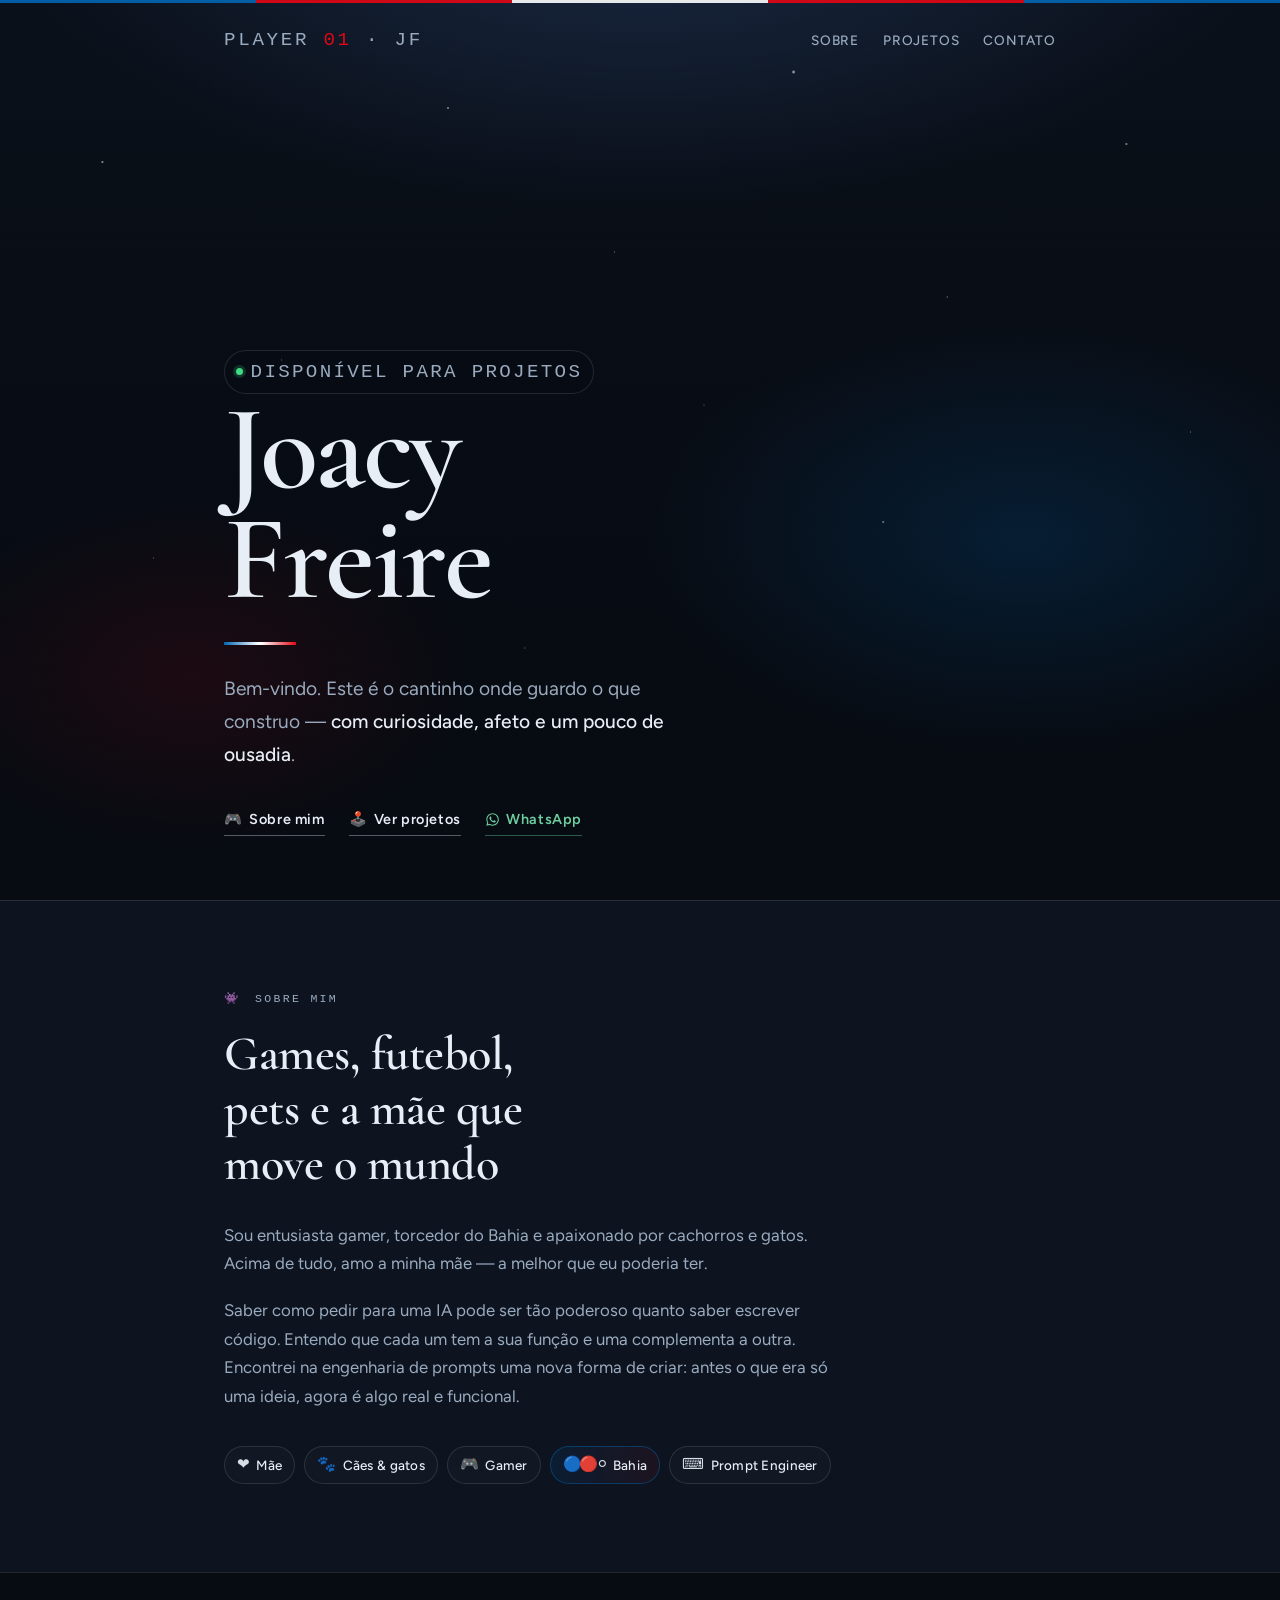
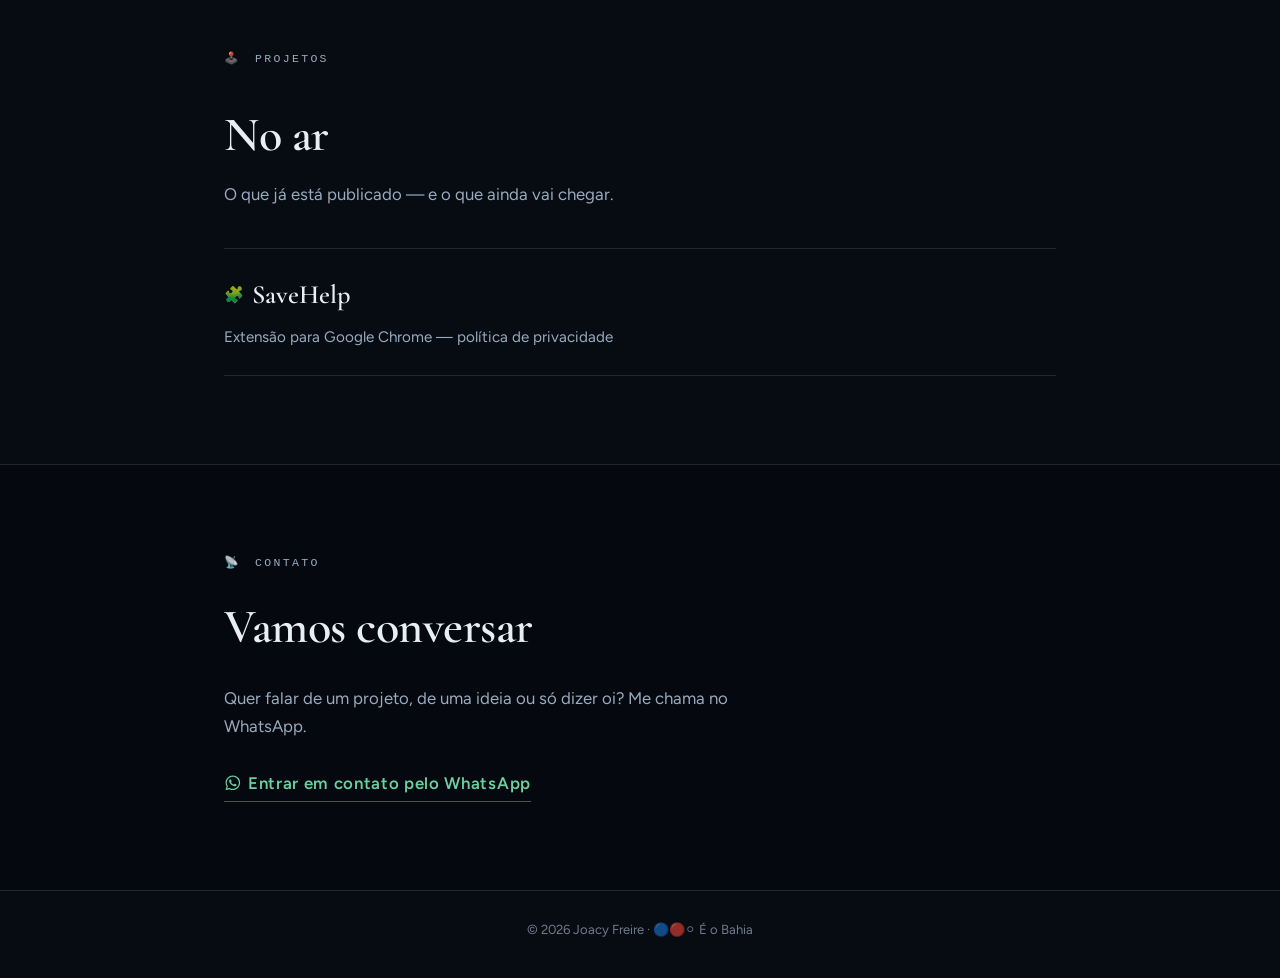
==== index.html @ 07190534 "Index e separação por diretorio" ====
<!DOCTYPE html>
<html lang="pt-BR">
<head>
  <meta charset="UTF-8" />
  <meta name="viewport" content="width=device-width, initial-scale=1" />
  <title>Joacy Freire — Projetos pessoais</title>
  <meta name="description" content="Bem-vindo aos projetos pessoais de Joacy Freire." />
  <link rel="preconnect" href="https://fonts.googleapis.com" />
  <link rel="preconnect" href="https://fonts.gstatic.com" crossorigin />
  <link href="https://fonts.googleapis.com/css2?family=Cormorant+Garamond:wght@500;600;700&family=Figtree:wght@400;500;600&display=swap" rel="stylesheet" />
  <style>
    :root {
      --bg: #070b12;
      --bg-2: #0d1420;
      --text: #e8eef6;
      --muted: #9aabbf;
      --line: rgba(232, 238, 246, 0.12);
      --accent: #4aa3e0;
      --bahia: #0066b3;
      --bahia-red: #e30613;
      --font-display: "Cormorant Garamond", Georgia, serif;
      --font-body: "Figtree", system-ui, sans-serif;
      --font-ui: ui-monospace, "Cascadia Code", "Segoe UI Mono", monospace;
    }

    * { box-sizing: border-box; }
    html { scroll-behavior: smooth; }

    body {
      margin: 0;
      color: var(--text);
      font-family: var(--font-body);
      font-size: 1.05rem;
      line-height: 1.7;
      background: var(--bg);
    }

    a {
      color: inherit;
      text-decoration-thickness: 1px;
      text-underline-offset: 0.2em;
    }

    .shell {
      width: min(100% - 2.5rem, 52rem);
      margin: 0 auto;
    }

    /* —— HERO —— */
    .hero {
      position: relative;
      min-height: 100svh;
      display: flex;
      flex-direction: column;
      justify-content: flex-end;
      padding: 2rem 0 4rem;
      overflow: hidden;
      background:
        radial-gradient(ellipse 90% 60% at 50% -10%, #1a2a44 0%, transparent 55%),
        radial-gradient(ellipse 50% 40% at 80% 60%, rgba(0, 102, 179, 0.2), transparent 60%),
        radial-gradient(ellipse 40% 35% at 15% 75%, rgba(227, 6, 19, 0.1), transparent 55%),
        linear-gradient(180deg, #0a101a 0%, var(--bg) 70%);
    }

    .hero::before {
      content: "";
      position: absolute;
      left: 0;
      right: 0;
      top: 0;
      height: 3px;
      z-index: 3;
      background: linear-gradient(
        90deg,
        var(--bahia) 0 20%,
        var(--bahia-red) 20% 40%,
        #fff 40% 60%,
        var(--bahia-red) 60% 80%,
        var(--bahia) 80% 100%
      );
      opacity: 0.9;
    }

    .scan {
      position: absolute;
      inset: 0;
      pointer-events: none;
      z-index: 0;
      opacity: 0.035;
      background: repeating-linear-gradient(
        to bottom,
        transparent 0 2px,
        rgba(0, 0, 0, 0.85) 2px 3px
      );
    }

    .stars {
      position: absolute;
      inset: 0;
      pointer-events: none;
      background-image:
        radial-gradient(1.5px 1.5px at 8% 18%, rgba(255,255,255,0.9), transparent),
        radial-gradient(1px 1px at 22% 40%, rgba(255,255,255,0.7), transparent),
        radial-gradient(1.5px 1.5px at 35% 12%, rgba(255,255,255,0.85), transparent),
        radial-gradient(1px 1px at 48% 28%, rgba(255,255,255,0.55), transparent),
        radial-gradient(2px 2px at 62% 8%, rgba(255,255,255,0.95), transparent),
        radial-gradient(1px 1px at 74% 33%, rgba(255,255,255,0.65), transparent),
        radial-gradient(1.5px 1.5px at 88% 16%, rgba(255,255,255,0.8), transparent),
        radial-gradient(1px 1px at 12% 62%, rgba(255,255,255,0.5), transparent),
        radial-gradient(1px 1px at 41% 72%, rgba(255,255,255,0.45), transparent),
        radial-gradient(1.5px 1.5px at 69% 58%, rgba(255,255,255,0.7), transparent),
        radial-gradient(1px 1px at 93% 48%, rgba(255,255,255,0.55), transparent),
        radial-gradient(1px 1px at 55% 45%, rgba(255,255,255,0.4), transparent);
      opacity: 0.85;
      animation: twinkle 6s ease-in-out infinite alternate;
    }

    .nav {
      position: absolute;
      top: 0;
      left: 0;
      right: 0;
      z-index: 2;
      display: flex;
      justify-content: space-between;
      align-items: center;
      padding: 1.5rem 0;
      width: min(100% - 2.5rem, 52rem);
      margin: 0 auto;
      font-size: 0.85rem;
      font-weight: 500;
      letter-spacing: 0.06em;
      text-transform: uppercase;
      color: var(--muted);
    }

    .nav a {
      text-decoration: none;
      margin-left: 1.25rem;
    }

    .nav a:hover { color: var(--text); }

    .nav__brand {
      margin: 0;
      color: var(--text);
      font-family: var(--font-ui);
      font-weight: 600;
      font-size: 0.78rem;
      letter-spacing: 0.14em;
    }

    .nav__brand span {
      color: var(--bahia-red);
    }

    .hero__status {
      display: inline-flex;
      align-items: center;
      gap: 0.45rem;
      margin: 0 0 1.65rem;
      padding: 0.28rem 0.7rem;
      border: 1px solid var(--line);
      border-radius: 999px;
      font-family: var(--font-ui);
      font-size: 0.68rem;
      font-weight: 500;
      letter-spacing: 0.12em;
      text-transform: uppercase;
      color: var(--muted);
      background: rgba(7, 11, 18, 0.35);
    }

    .hero__status i {
      width: 0.45rem;
      height: 0.45rem;
      border-radius: 50%;
      background: #3ddc84;
      box-shadow: 0 0 0 3px rgba(61, 220, 132, 0.18);
      animation: pulse-dot 2.2s ease-in-out infinite;
    }

    .hero__content {
      position: relative;
      z-index: 1;
      width: min(100% - 2.5rem, 52rem);
      margin: 0 auto;
      padding-top: 5rem;
    }

    .hero h1 {
      margin: 0;
      font-family: var(--font-display);
      font-weight: 600;
      font-size: clamp(3.5rem, 14vw, 7.5rem);
      line-height: 0.92;
      letter-spacing: -0.02em;
    }

    .hero__line {
      width: 4.5rem;
      height: 3px;
      margin: 1.75rem 0;
      border: 0;
      background: linear-gradient(
        90deg,
        var(--bahia),
        #fff 48% 52%,
        var(--bahia-red)
      );
    }

    .hero__emoji {
      display: inline;
      margin-right: 0.2rem;
      font-style: normal;
      opacity: 0.9;
    }

    .hero p {
      margin: 0;
      max-width: 28rem;
      font-size: clamp(1.05rem, 2.2vw, 1.2rem);
      color: var(--muted);
      font-weight: 400;
    }

    .hero p strong {
      color: var(--text);
      font-weight: 500;
    }

    .hero__links {
      display: flex;
      flex-wrap: wrap;
      gap: 1.5rem;
      margin-top: 2.25rem;
      font-size: 0.9rem;
      font-weight: 600;
      letter-spacing: 0.04em;
    }

    .hero__links a {
      text-decoration: none;
      border-bottom: 1px solid rgba(232, 238, 246, 0.35);
      padding-bottom: 0.2rem;
      transition: border-color 0.2s ease, color 0.2s ease;
    }

    .hero__links a:hover {
      color: var(--accent);
      border-bottom-color: var(--accent);
    }

    .hero__links a.wa,
    .contact a.wa-btn {
      display: inline-flex;
      align-items: center;
      gap: 0.4rem;
    }

    .wa-icon {
      width: 1.05em;
      height: 1.05em;
      flex-shrink: 0;
      fill: currentColor;
    }

    .hero__links a.wa {
      color: #6dcea0;
      border-bottom-color: rgba(109, 206, 160, 0.4);
    }

    /* —— SECTIONS —— */
    section {
      padding: 5.5rem 0;
    }

    .about {
      background: var(--bg-2);
      border-top: 1px solid var(--line);
    }

    .label {
      margin: 0 0 0.85rem;
      font-family: var(--font-ui);
      font-size: 0.72rem;
      font-weight: 500;
      letter-spacing: 0.2em;
      text-transform: uppercase;
      color: var(--accent);
    }

    .label .emo {
      margin-right: 0.35rem;
      opacity: 0.85;
    }

    h2 {
      margin: 0 0 1.75rem;
      font-family: var(--font-display);
      font-weight: 600;
      font-size: clamp(2rem, 5vw, 3rem);
      line-height: 1.15;
      letter-spacing: -0.01em;
      max-width: 16ch;
    }

    .about p {
      margin: 0 0 1.15rem;
      color: var(--muted);
      max-width: 38rem;
    }

    .about p:last-of-type { margin-bottom: 0; }

    .traits {
      display: flex;
      flex-wrap: wrap;
      gap: 0.55rem;
      margin: 2.25rem 0 0;
      padding: 0;
      list-style: none;
    }

    .traits li {
      display: inline-flex;
      align-items: center;
      gap: 0.4rem;
      padding: 0.4rem 0.75rem;
      border: 1px solid var(--line);
      border-radius: 999px;
      font-size: 0.84rem;
      font-weight: 500;
      letter-spacing: 0.02em;
      color: var(--text);
      background: rgba(255, 255, 255, 0.02);
    }

    .traits li .emo {
      font-size: 0.95rem;
      line-height: 1;
      opacity: 0.92;
    }

    .traits li.bahia {
      border-color: rgba(0, 102, 179, 0.45);
      background: linear-gradient(
        90deg,
        rgba(0, 102, 179, 0.12),
        rgba(227, 6, 19, 0.08)
      );
    }

    .traits li.bahia .emo {
      letter-spacing: -0.15em;
    }

    .projects {
      border-top: 1px solid var(--line);
    }

    .projects > .shell > p {
      margin: -0.75rem 0 2.5rem;
      color: var(--muted);
    }

    .project {
      display: block;
      padding: 1.5rem 0;
      border-top: 1px solid var(--line);
      text-decoration: none;
      transition: color 0.2s ease;
    }

    .project:last-child {
      border-bottom: 1px solid var(--line);
    }

    .project:hover { color: var(--accent); }

    .project strong {
      display: flex;
      align-items: center;
      gap: 0.5rem;
      font-family: var(--font-display);
      font-size: 1.65rem;
      font-weight: 600;
      margin-bottom: 0.25rem;
    }

    .project strong .emo {
      font-size: 1rem;
      opacity: 0.8;
    }

    .project span {
      color: var(--muted);
      font-size: 0.95rem;
    }

    .project:hover span { color: inherit; opacity: 0.75; }

    .contact {
      background: #05080e;
      border-top: 1px solid var(--line);
    }

    .contact p {
      margin: 0 0 1.75rem;
      color: var(--muted);
      max-width: 32rem;
    }

    .contact a.wa-btn {
      font-weight: 600;
      letter-spacing: 0.04em;
      color: #6dcea0;
      text-decoration: none;
      border-bottom: 1px solid rgba(109, 206, 160, 0.45);
      padding-bottom: 0.25rem;
    }

    .contact a.wa-btn:hover {
      color: #8fdfb5;
      border-bottom-color: #8fdfb5;
    }

    footer {
      padding: 1.75rem 0 2.25rem;
      text-align: center;
      font-size: 0.82rem;
      color: rgba(154, 171, 191, 0.7);
      border-top: 1px solid var(--line);
    }

    .reveal {
      opacity: 0;
      transform: translateY(1.25rem);
      transition: opacity 0.8s ease, transform 0.8s ease;
      transition-delay: var(--d, 0ms);
    }

    .reveal.in {
      opacity: 1;
      transform: translateY(0);
    }

    footer p {
      margin: 0;
    }

    footer .emo {
      opacity: 0.85;
    }

    @keyframes pulse-dot {
      0%, 100% { opacity: 1; transform: scale(1); }
      50% { opacity: 0.55; transform: scale(0.85); }
    }

    @keyframes twinkle {
      from { opacity: 0.65; }
      to { opacity: 0.95; }
    }

    @media (prefers-reduced-motion: reduce) {
      html { scroll-behavior: auto; }
      .stars,
      .hero__status i { animation: none; }
      .reveal {
        opacity: 1;
        transform: none;
        transition: none;
      }
    }
  </style>
</head>
<body>
  <header class="hero">
    <div class="stars" aria-hidden="true"></div>
    <div class="scan" aria-hidden="true"></div>
    <nav class="nav" aria-label="Principal">
      <p class="nav__brand">PLAYER <span>01</span> · JF</p>
      <div>
        <a href="#sobre">Sobre</a>
        <a href="#projetos">Projetos</a>
        <a href="#contato">Contato</a>
      </div>
    </nav>
    <div class="hero__content">
      <p class="hero__status"><i aria-hidden="true"></i> Disponível para projetos</p>
      <h1>Joacy<br />Freire</h1>
      <hr class="hero__line" />
      <p>
        Bem-vindo. Este é o cantinho onde guardo o que construo —
        <strong>com curiosidade, afeto e um pouco de ousadia</strong>.
      </p>
      <div class="hero__links">
        <a href="#sobre"><span class="hero__emoji" aria-hidden="true">🎮</span> Sobre mim</a>
        <a href="#projetos"><span class="hero__emoji" aria-hidden="true">🕹️</span> Ver projetos</a>
        <a class="wa" data-whatsapp href="#" target="_blank" rel="noopener noreferrer">
          <svg class="wa-icon" viewBox="0 0 24 24" aria-hidden="true"><path d="M19.05 4.91A9.82 9.82 0 0 0 12.04 2c-5.46 0-9.91 4.45-9.91 9.91 0 1.75.46 3.45 1.32 4.95L2.05 22l5.25-1.38c1.45.79 3.08 1.21 4.74 1.21 5.46 0 9.91-4.45 9.91-9.91 0-2.65-1.03-5.14-2.9-7.01zm-7.01 15.24c-1.48 0-2.93-.4-4.2-1.15l-.3-.18-3.12.82.83-3.04-.2-.31a8.26 8.26 0 0 1-1.26-4.38c0-4.54 3.7-8.24 8.24-8.24 2.2 0 4.27.86 5.82 2.42a8.18 8.18 0 0 1 2.41 5.83c.02 4.54-3.68 8.23-8.22 8.23zm4.52-6.16c-.25-.12-1.47-.72-1.69-.81-.23-.08-.39-.12-.56.12-.17.25-.64.81-.78.97-.14.17-.29.19-.54.06-.25-.12-1.05-.39-2-1.23-.74-.66-1.23-1.47-1.38-1.72-.14-.25-.02-.38.11-.51.11-.11.25-.29.37-.43.12-.14.17-.25.25-.41.08-.17.04-.31-.02-.43-.06-.12-.56-1.34-.76-1.84-.2-.48-.4-.42-.56-.43h-.48c-.17 0-.43.06-.66.31-.22.25-.86.85-.86 2.07s.89 2.4 1.01 2.56c.12.17 1.75 2.67 4.23 3.74 1.78.77 2.28.84 2.97.79.48-.04 1.47-.6 1.67-1.18.21-.58.21-1.07.14-1.18-.07-.11-.22-.16-.47-.28z"/></svg>
          WhatsApp
        </a>
      </div>
    </div>
  </header>

  <section class="about" id="sobre">
    <div class="shell">
      <p class="label reveal"><span class="emo" aria-hidden="true">👾</span> Sobre mim</p>
      <h2 class="reveal" style="--d:80ms">Games, futebol, pets e a mãe que move o mundo</h2>
      <p class="reveal" style="--d:140ms">
        Sou entusiasta gamer, torcedor do Bahia e apaixonado por cachorros e gatos.
        Acima de tudo, amo a minha mãe — a melhor que eu poderia ter.
      </p>
      <p class="reveal" style="--d:200ms">
        Saber como pedir para uma IA pode ser tão poderoso quanto saber escrever código.
        Entendo que cada um tem a sua função e uma complementa a outra.
        Encontrei na engenharia de prompts uma nova forma de criar:
        antes o que era só uma ideia, agora é algo real e funcional.
      </p>
      <ul class="traits reveal" style="--d:260ms" aria-label="Traços">
        <li><span class="emo" aria-hidden="true">❤️</span> Mãe</li>
        <li><span class="emo" aria-hidden="true">🐾</span> Cães &amp; gatos</li>
        <li><span class="emo" aria-hidden="true">🎮</span> Gamer</li>
        <li class="bahia"><span class="emo" aria-hidden="true">🔵🔴⚪</span> Bahia</li>
        <li><span class="emo" aria-hidden="true">⌨️</span> Prompt Engineer</li>
      </ul>
    </div>
  </section>

  <section class="projects" id="projetos">
    <div class="shell">
      <p class="label reveal"><span class="emo" aria-hidden="true">🕹️</span> Projetos</p>
      <h2 class="reveal" style="--d:80ms">No ar</h2>
      <p class="reveal" style="--d:120ms">O que já está publicado — e o que ainda vai chegar.</p>
      <a class="project reveal" style="--d:180ms" href="savehelp/privacidade.html">
        <strong><span class="emo" aria-hidden="true">🧩</span> SaveHelp</strong>
        <span>Extensão para Google Chrome — política de privacidade</span>
      </a>
    </div>
  </section>

  <section class="contact" id="contato">
    <div class="shell">
      <p class="label reveal"><span class="emo" aria-hidden="true">📡</span> Contato</p>
      <h2 class="reveal" style="--d:80ms">Vamos conversar</h2>
      <p class="reveal" style="--d:140ms">
        Quer falar de um projeto, de uma ideia ou só dizer oi?
        Me chama no WhatsApp.
      </p>
      <a class="wa-btn reveal" style="--d:200ms" data-whatsapp href="#" target="_blank" rel="noopener noreferrer">
        <svg class="wa-icon" viewBox="0 0 24 24" aria-hidden="true"><path d="M19.05 4.91A9.82 9.82 0 0 0 12.04 2c-5.46 0-9.91 4.45-9.91 9.91 0 1.75.46 3.45 1.32 4.95L2.05 22l5.25-1.38c1.45.79 3.08 1.21 4.74 1.21 5.46 0 9.91-4.45 9.91-9.91 0-2.65-1.03-5.14-2.9-7.01zm-7.01 15.24c-1.48 0-2.93-.4-4.2-1.15l-.3-.18-3.12.82.83-3.04-.2-.31a8.26 8.26 0 0 1-1.26-4.38c0-4.54 3.7-8.24 8.24-8.24 2.2 0 4.27.86 5.82 2.42a8.18 8.18 0 0 1 2.41 5.83c.02 4.54-3.68 8.23-8.22 8.23zm4.52-6.16c-.25-.12-1.47-.72-1.69-.81-.23-.08-.39-.12-.56.12-.17.25-.64.81-.78.97-.14.17-.29.19-.54.06-.25-.12-1.05-.39-2-1.23-.74-.66-1.23-1.47-1.38-1.72-.14-.25-.02-.38.11-.51.11-.11.25-.29.37-.43.12-.14.17-.25.25-.41.08-.17.04-.31-.02-.43-.06-.12-.56-1.34-.76-1.84-.2-.48-.4-.42-.56-.43h-.48c-.17 0-.43.06-.66.31-.22.25-.86.85-.86 2.07s.89 2.4 1.01 2.56c.12.17 1.75 2.67 4.23 3.74 1.78.77 2.28.84 2.97.79.48-.04 1.47-.6 1.67-1.18.21-.58.21-1.07.14-1.18-.07-.11-.22-.16-.47-.28z"/></svg>
        Entrar em contato pelo WhatsApp
      </a>
    </div>
  </section>

  <footer>
    <p>© <span id="year"></span> Joacy Freire · <span class="emo" aria-hidden="true">🔵🔴⚪</span> É o Bahia</p>
  </footer>

  <script>
    document.getElementById("year").textContent = new Date().getFullYear();

    var WHATSAPP_PHONE = "55SEUNUMERO";
    var WHATSAPP_MSG = "Olá Joacy! Vim pelo seu site.";
    var whatsappUrl =
      "https://wa.me/" + WHATSAPP_PHONE + "?text=" + encodeURIComponent(WHATSAPP_MSG);
    document.querySelectorAll("[data-whatsapp]").forEach(function (el) {
      el.href = whatsappUrl;
    });

    (function () {
      var reduce = window.matchMedia("(prefers-reduced-motion: reduce)").matches;
      var items = document.querySelectorAll(".reveal");
      if (!reduce && "IntersectionObserver" in window) {
        var io = new IntersectionObserver(function (entries) {
          entries.forEach(function (e) {
            if (e.isIntersecting) {
              e.target.classList.add("in");
              io.unobserve(e.target);
            }
          });
        }, { threshold: 0.16 });
        items.forEach(function (el) { io.observe(el); });
      } else {
        items.forEach(function (el) { el.classList.add("in"); });
      }
    })();
  </script>
</body>
</html>
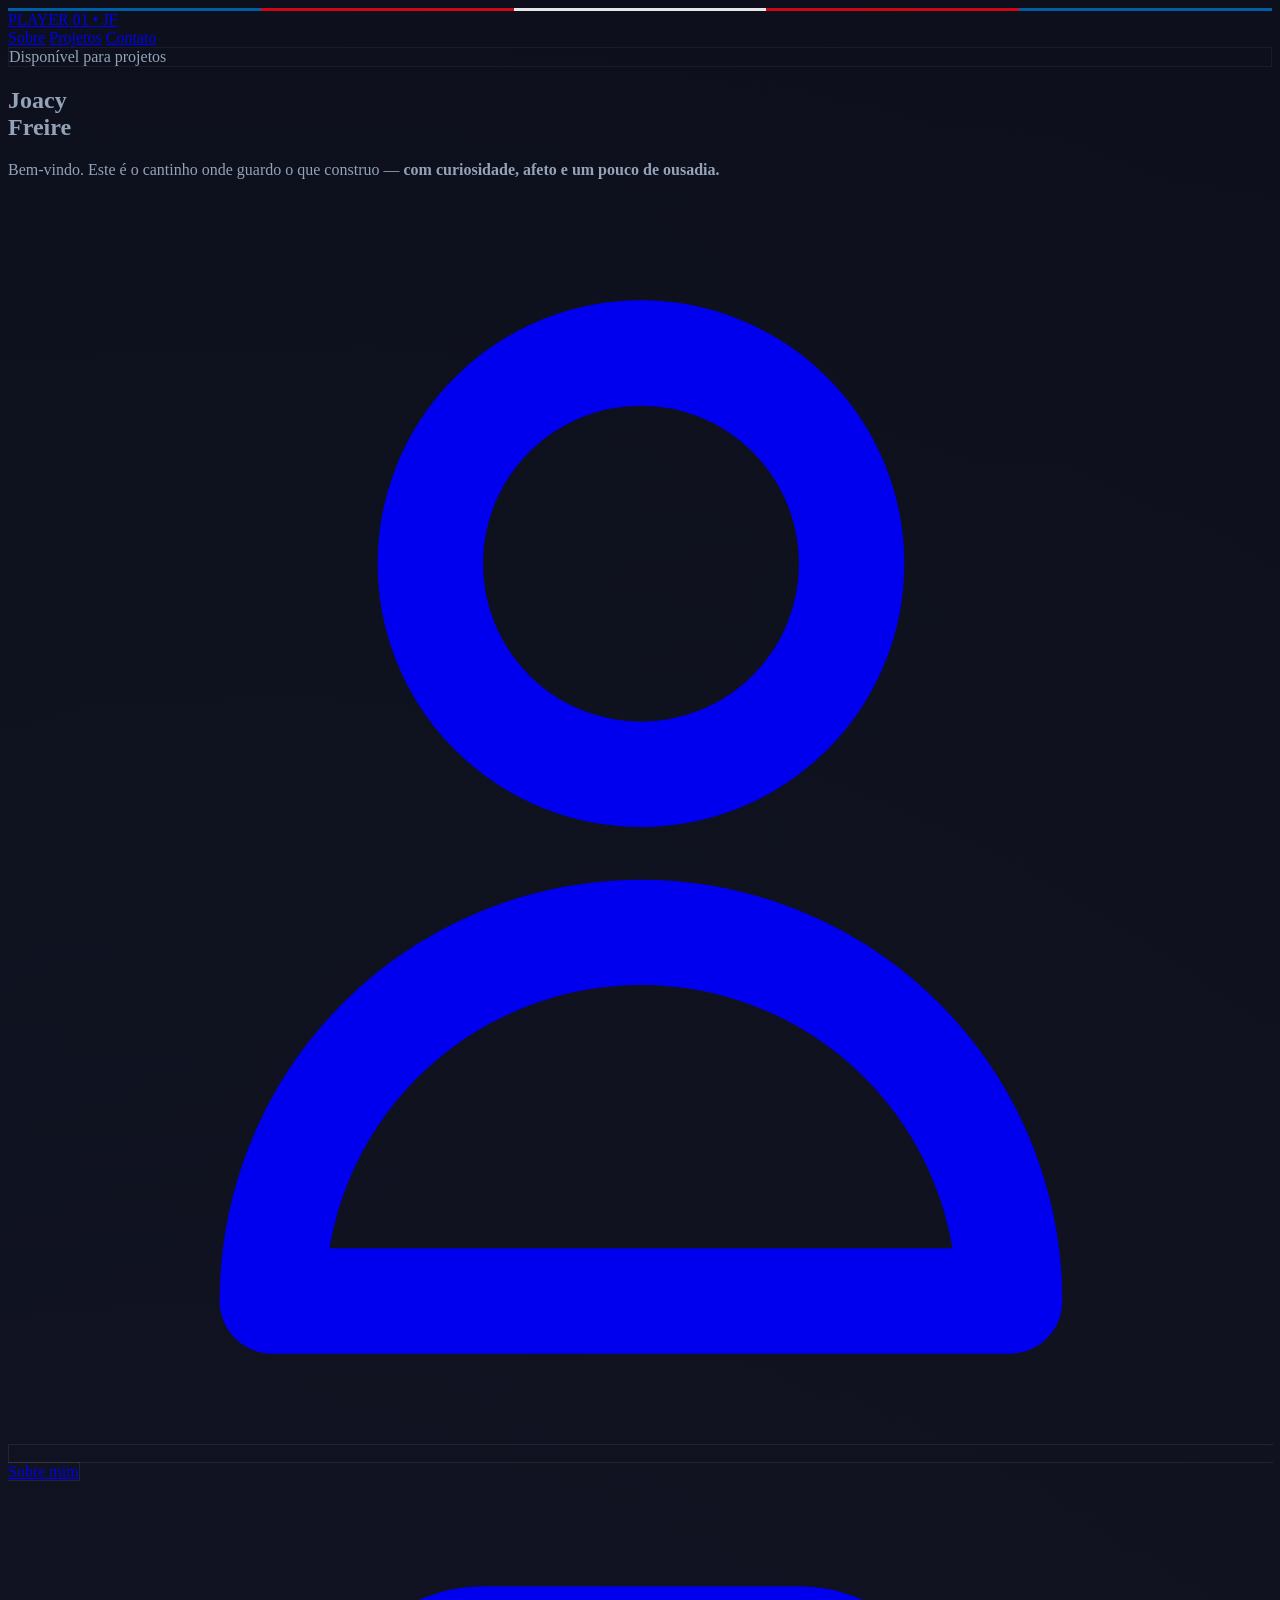
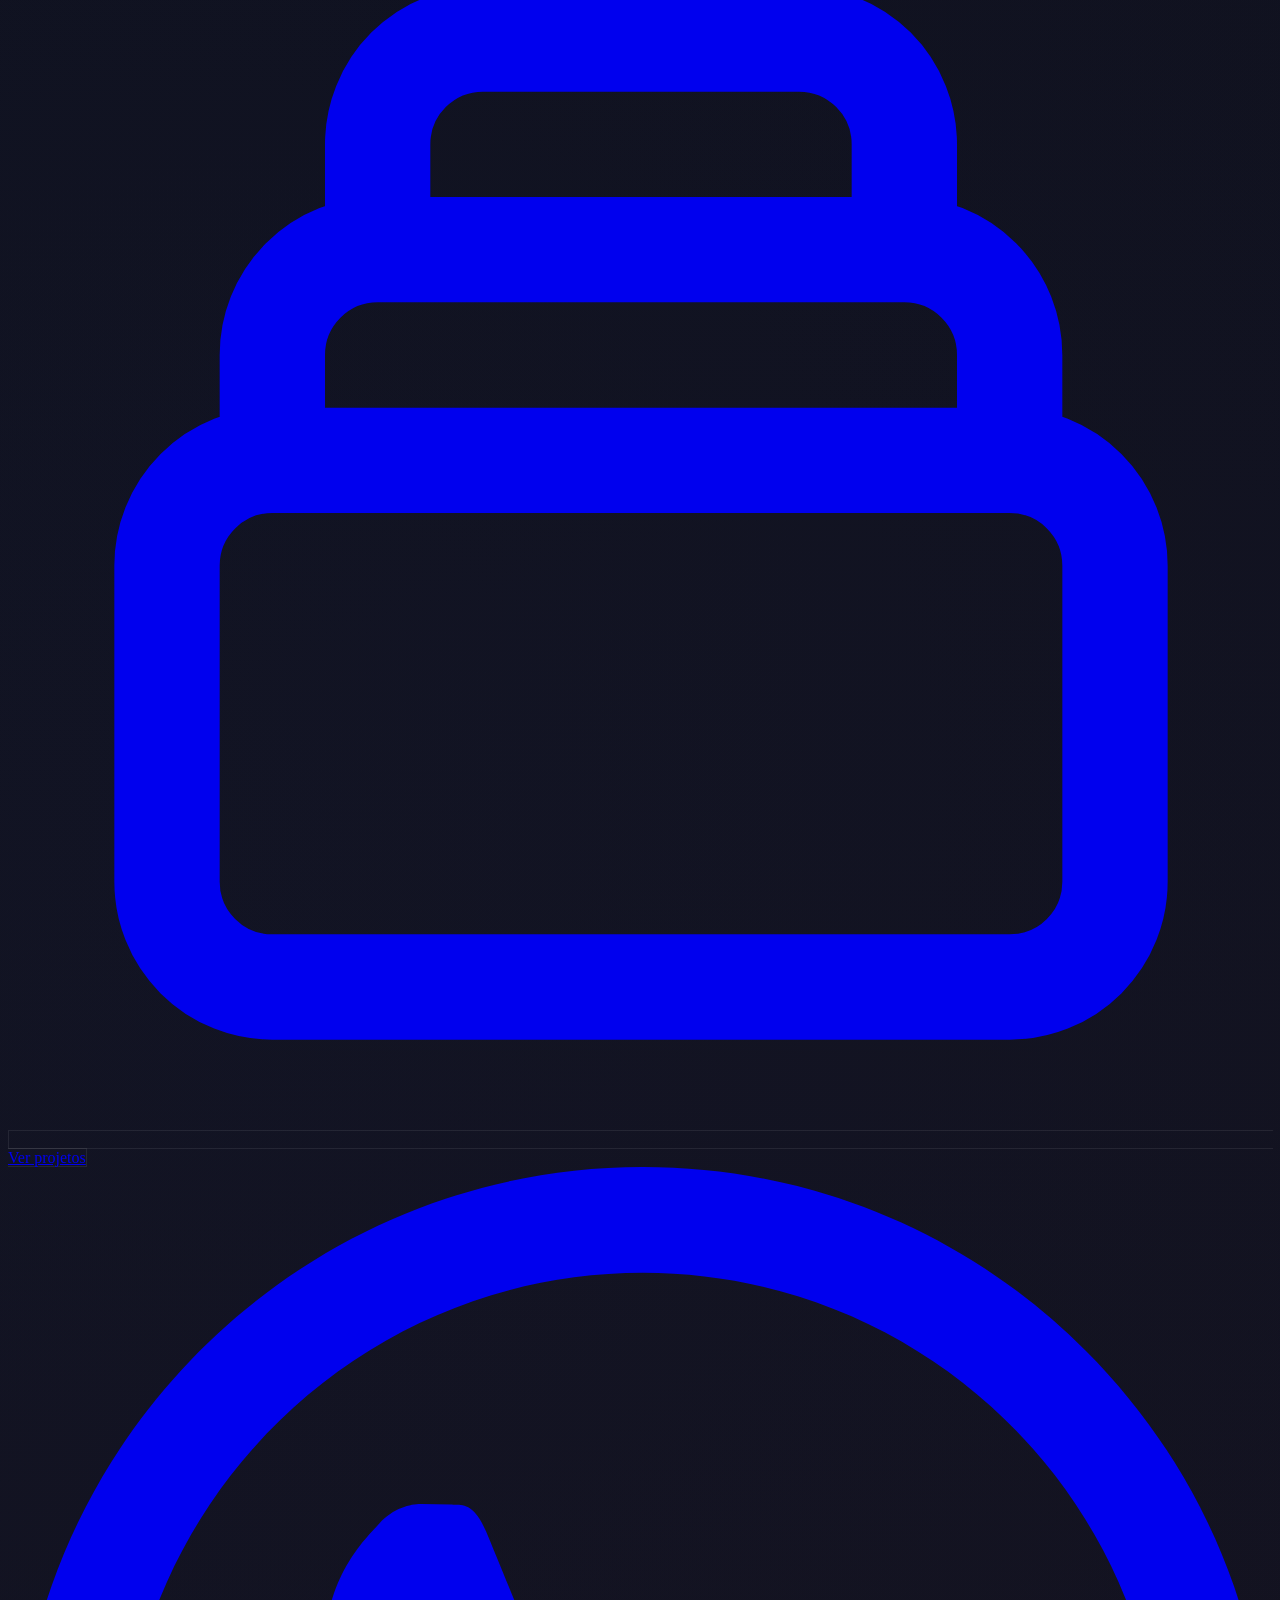
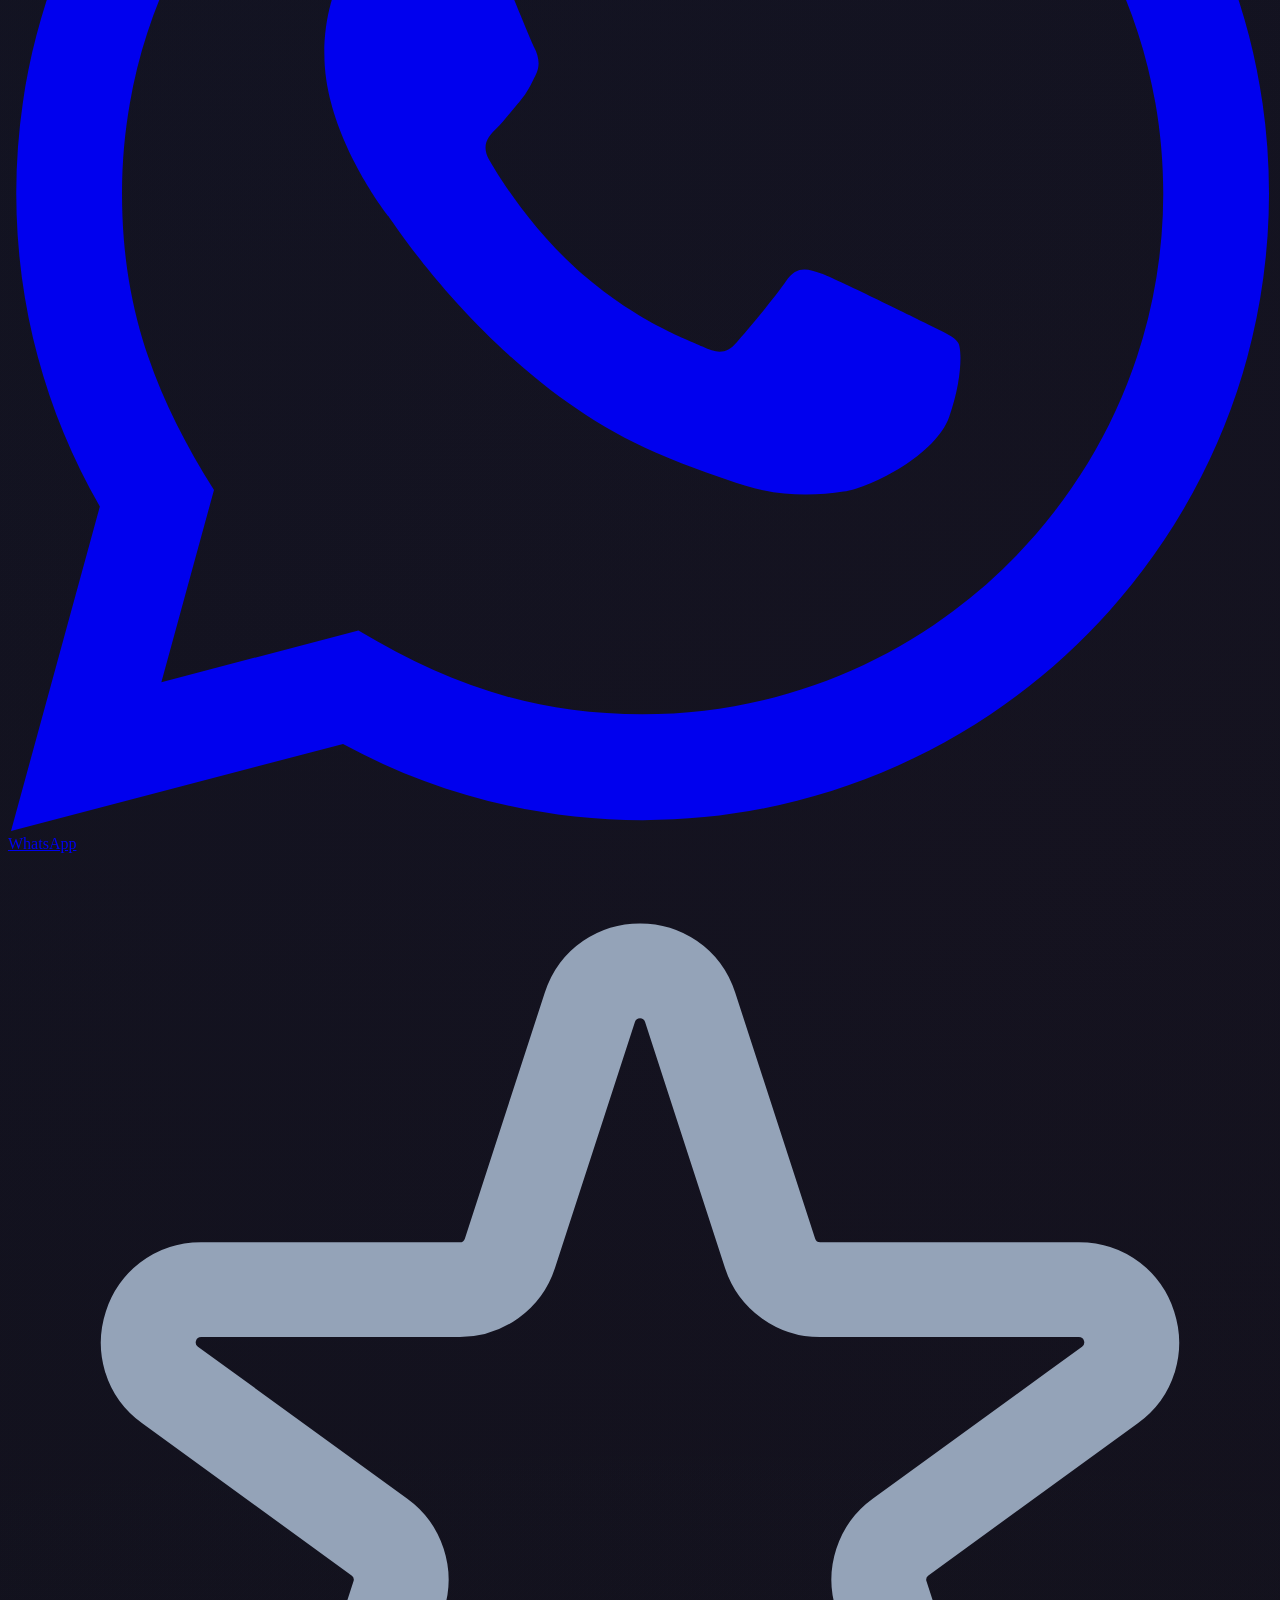
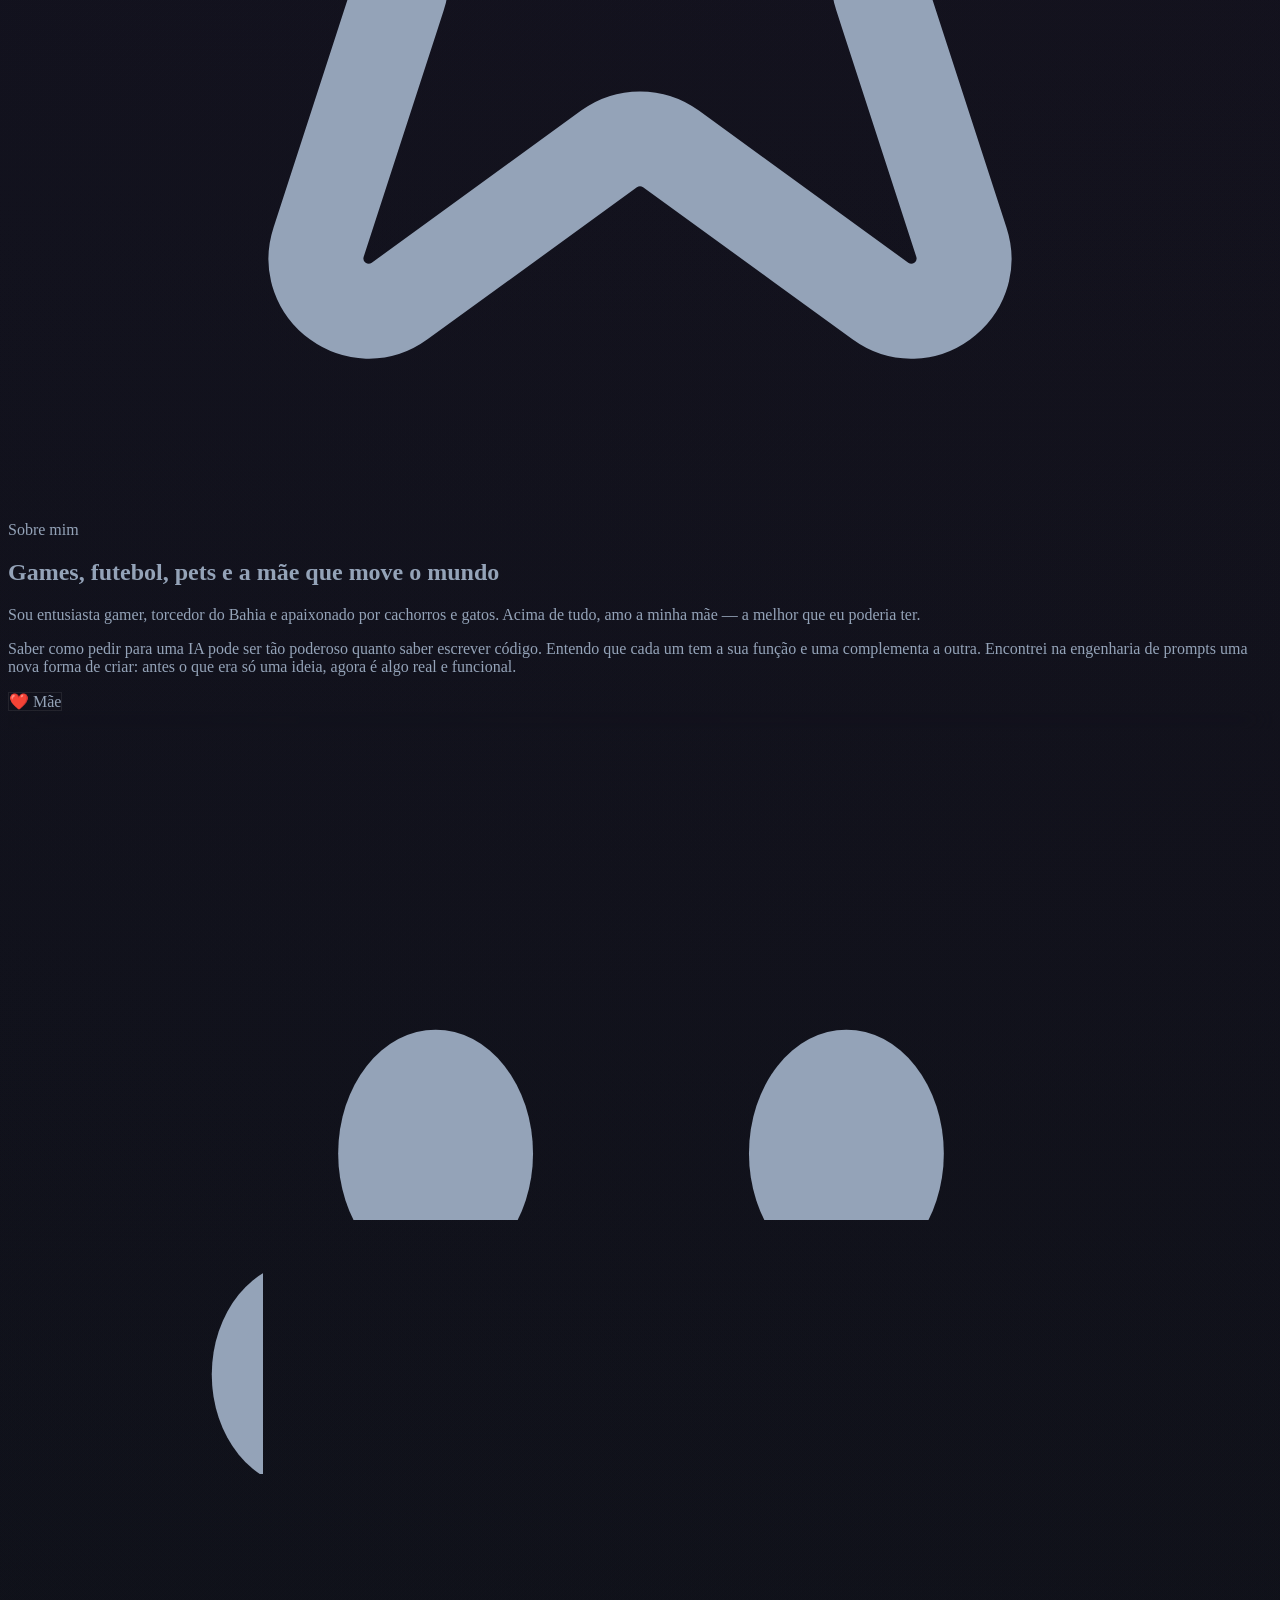
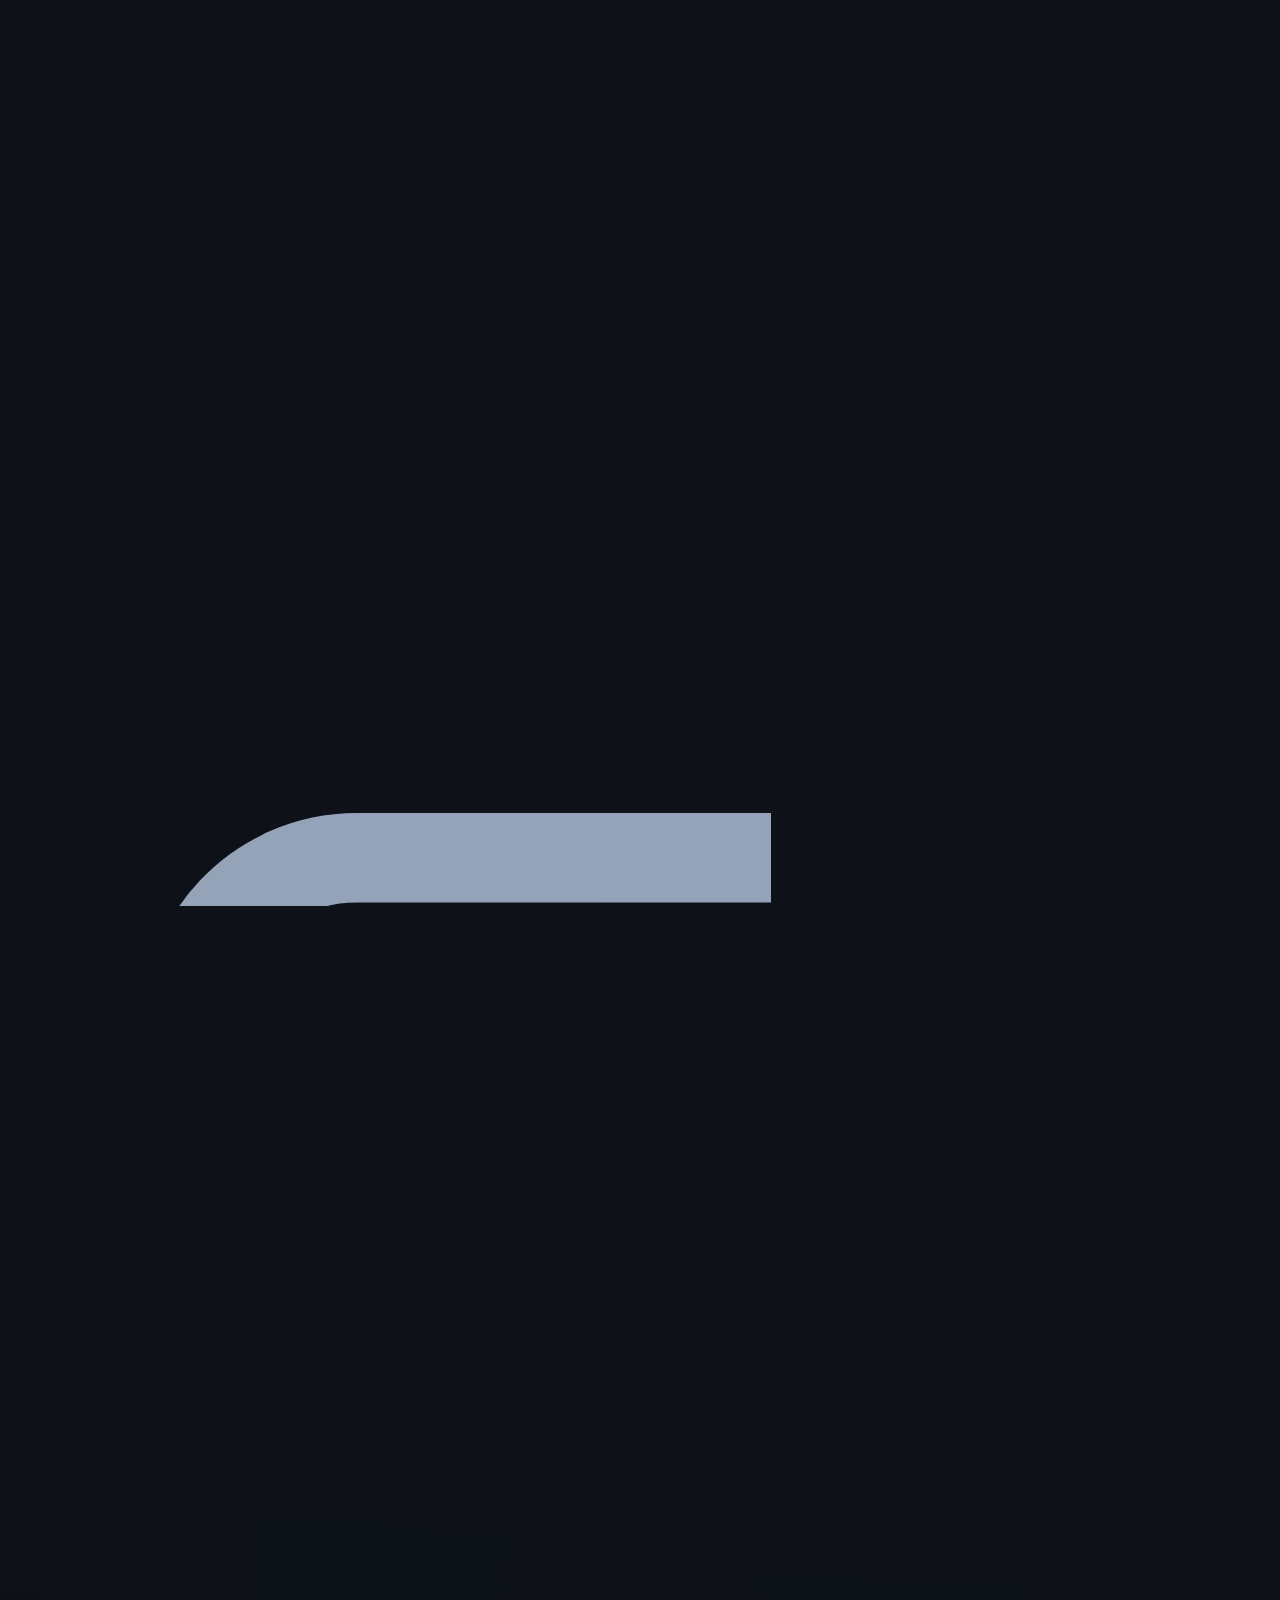
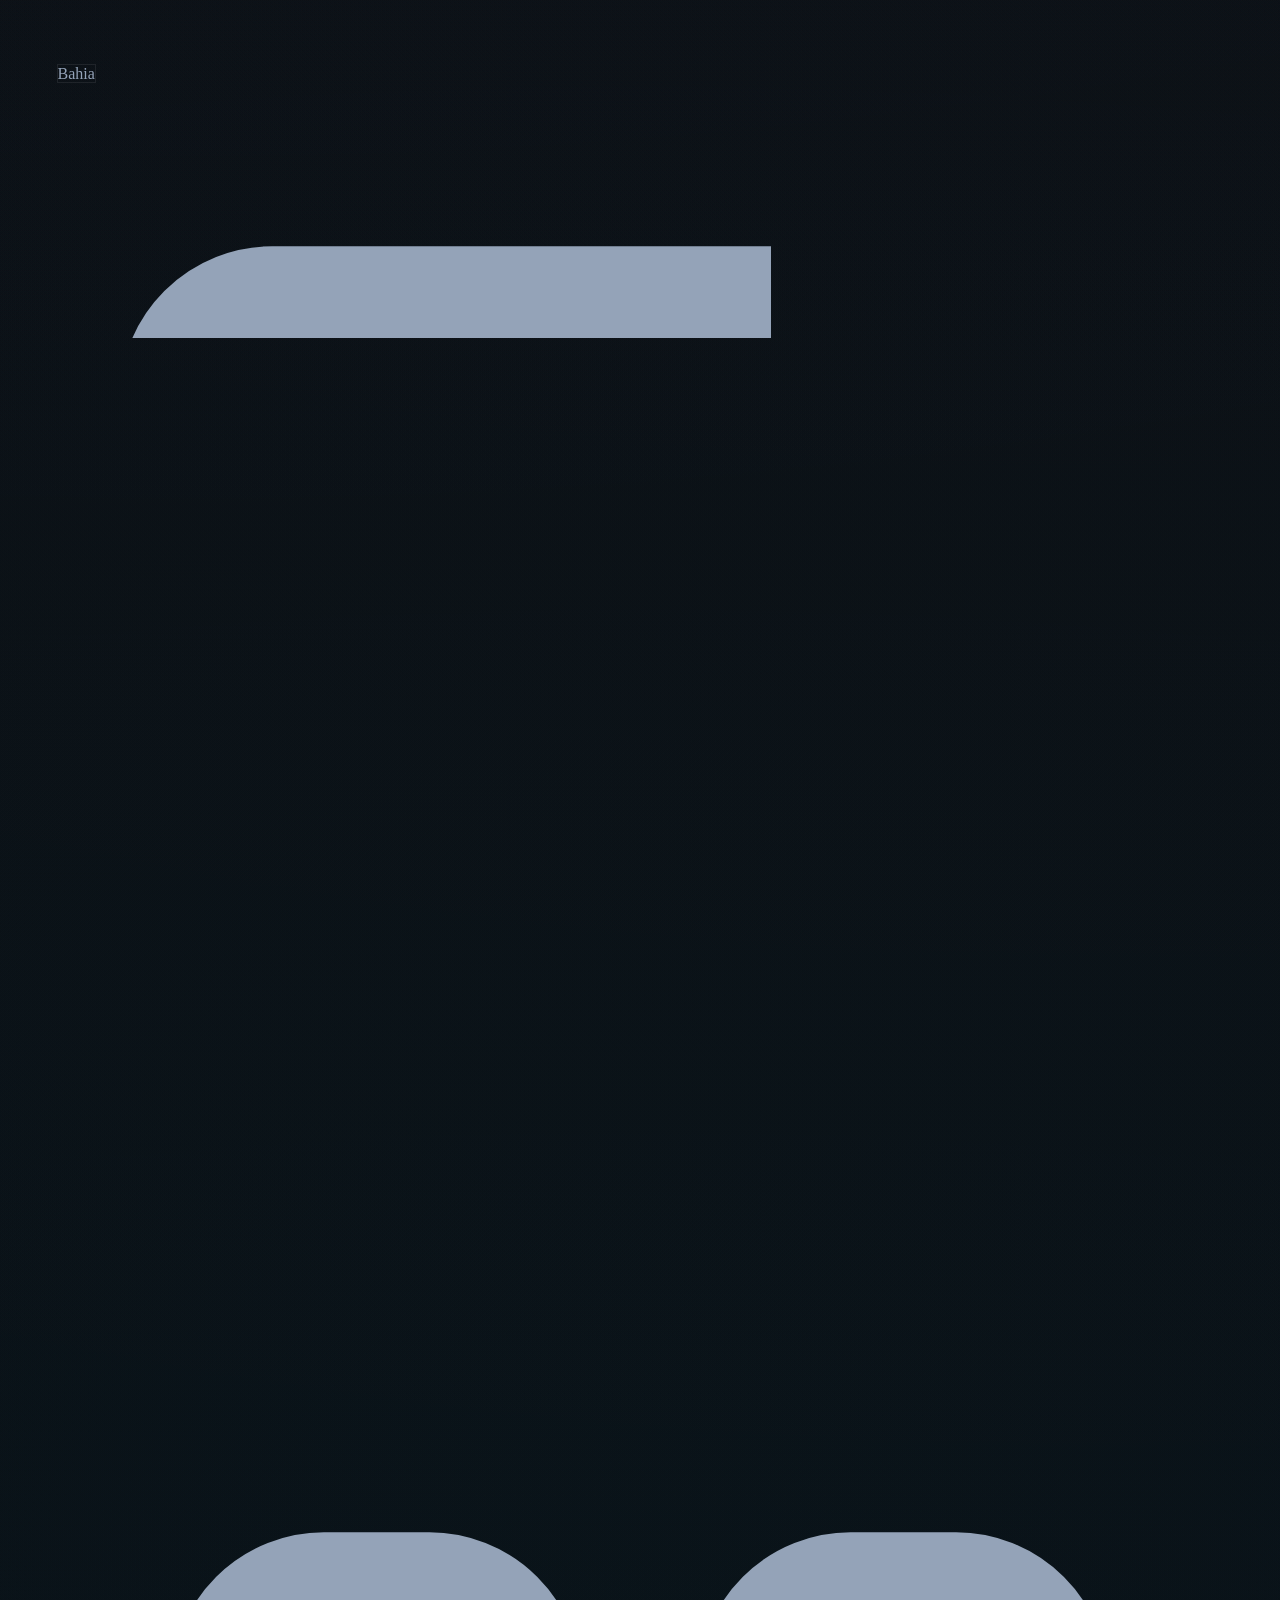
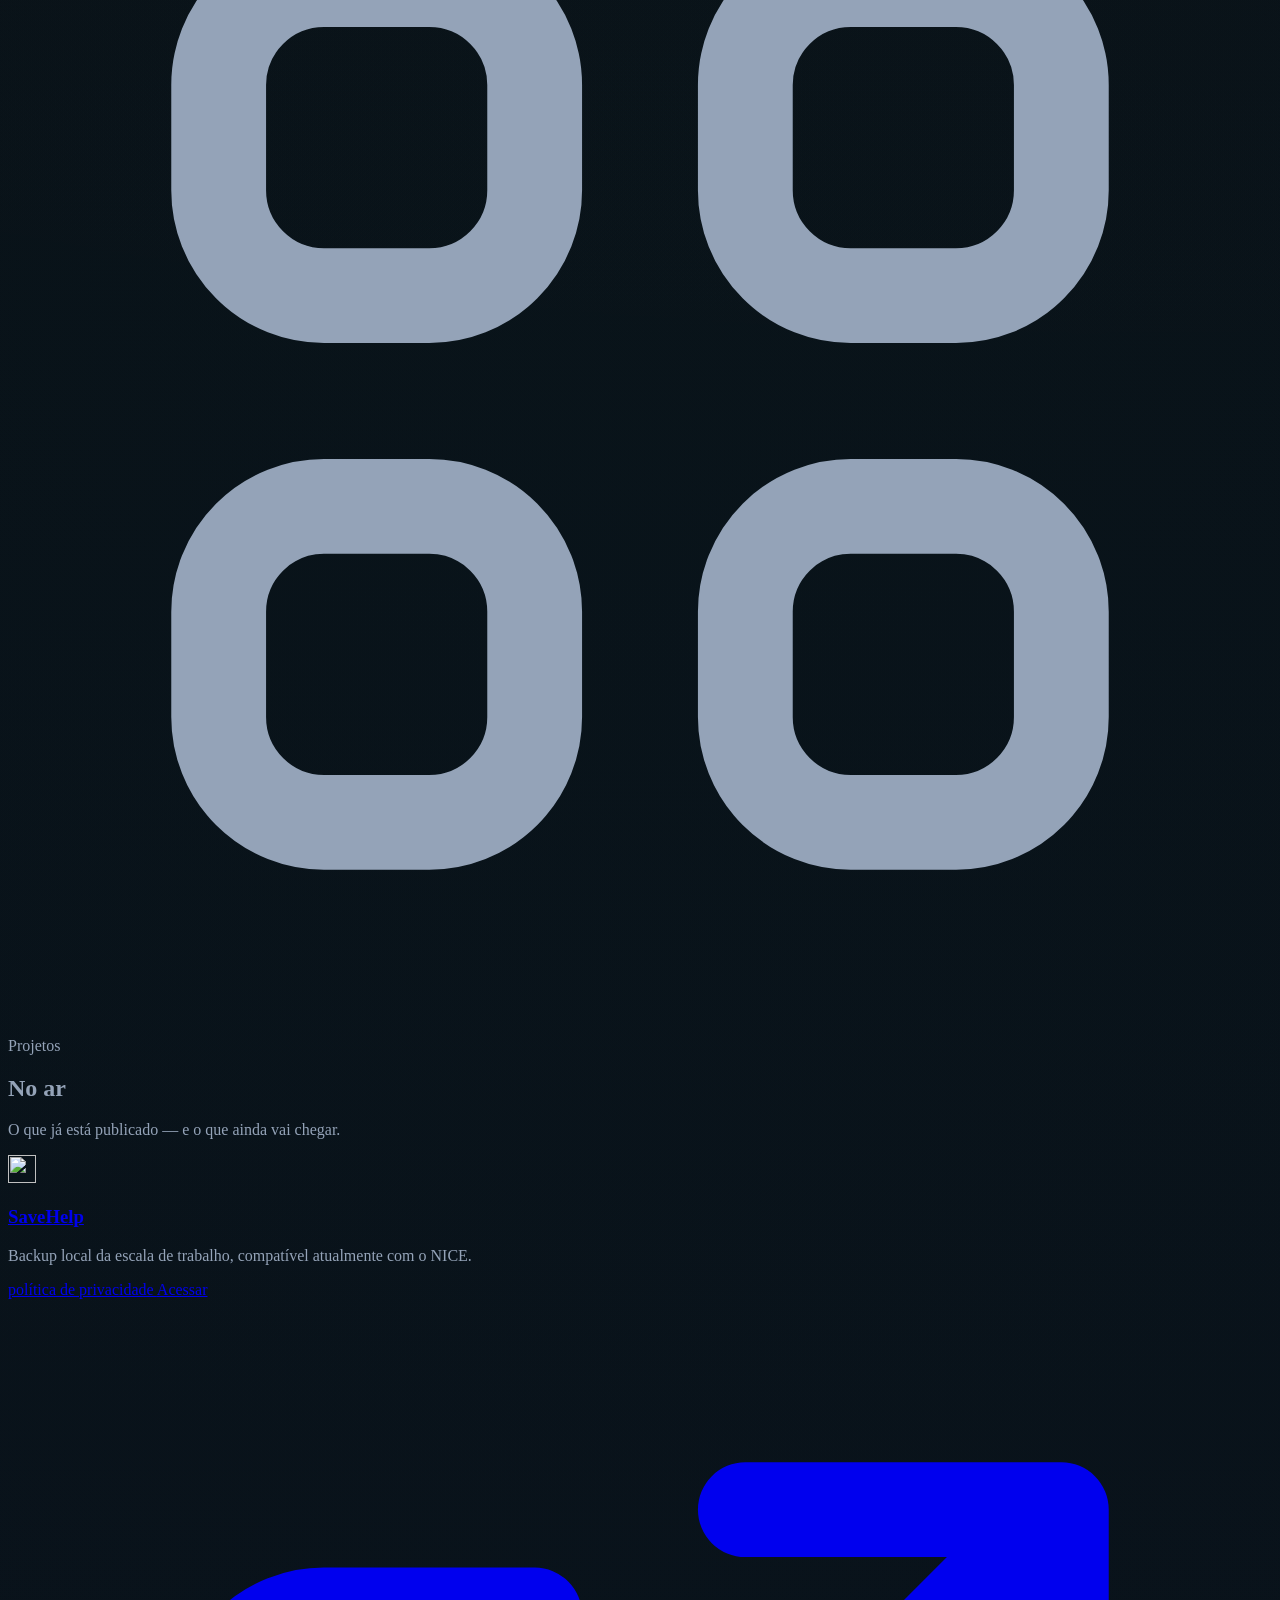
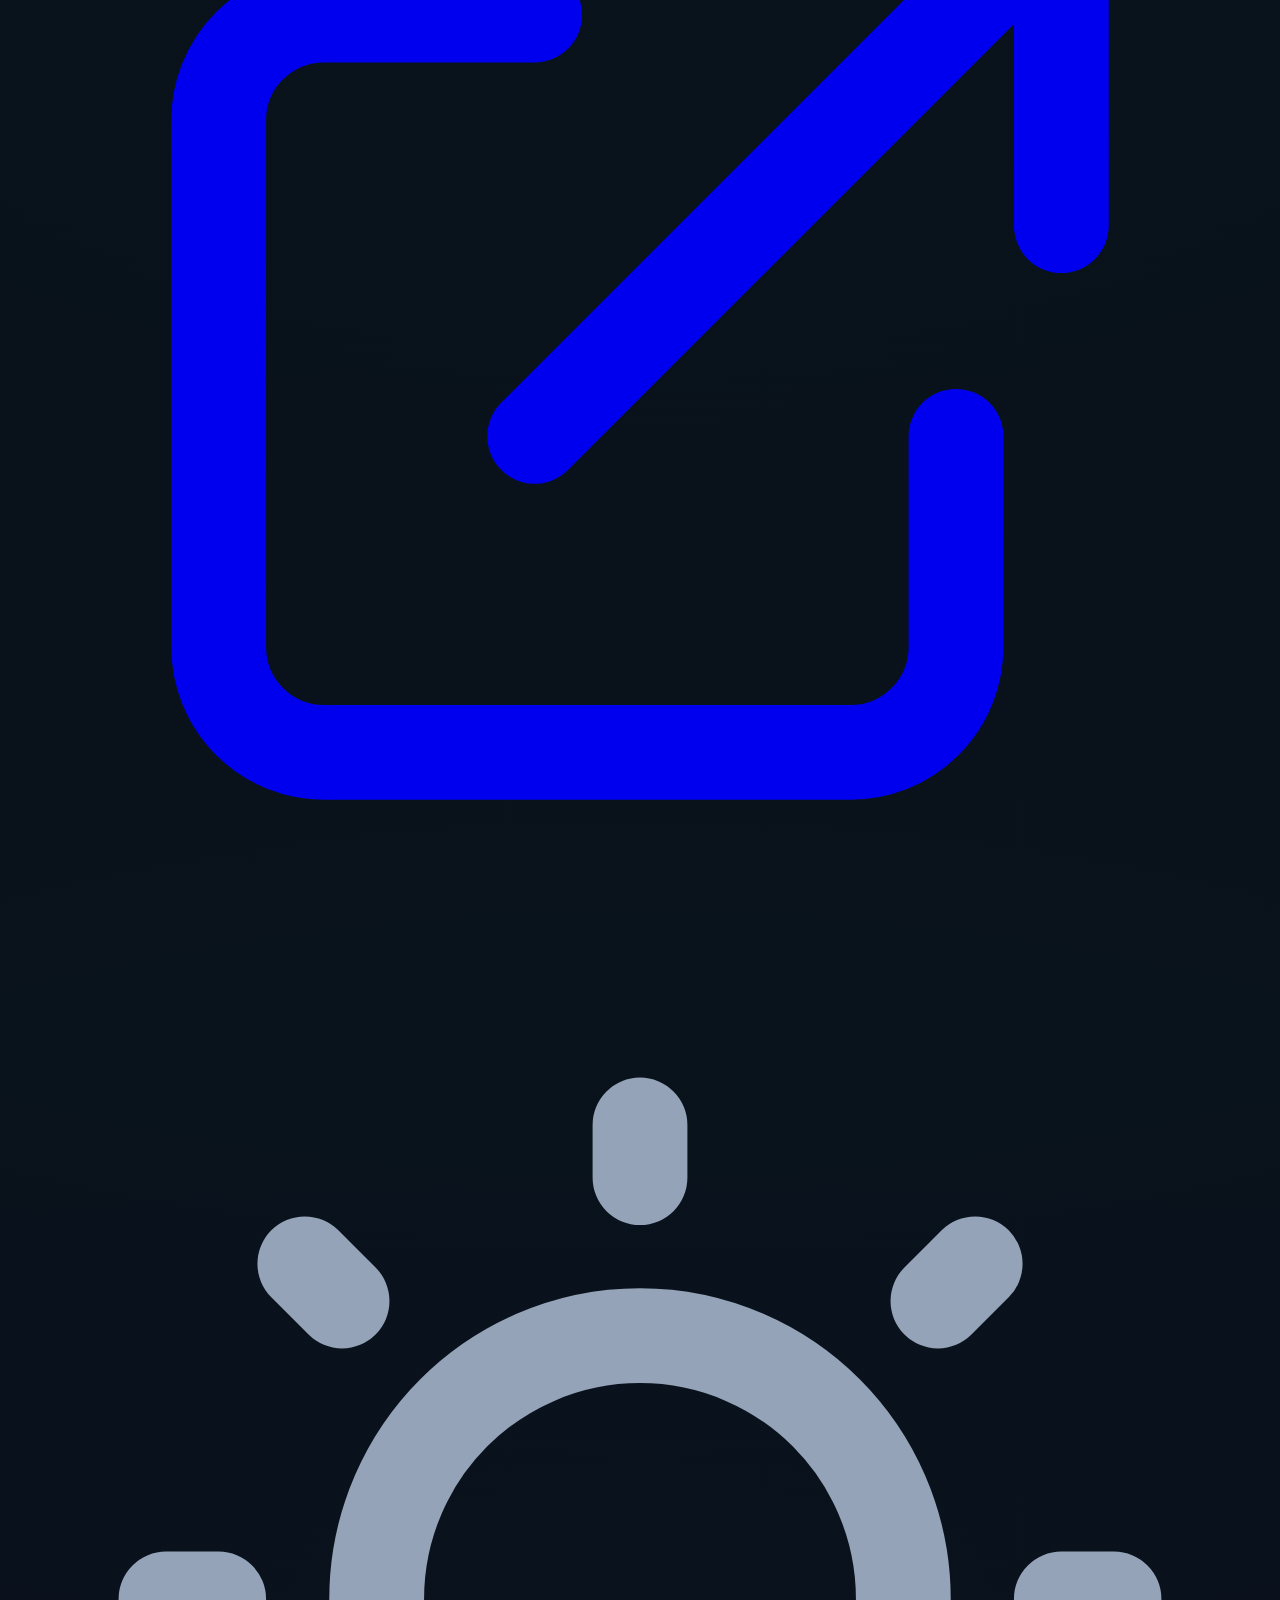
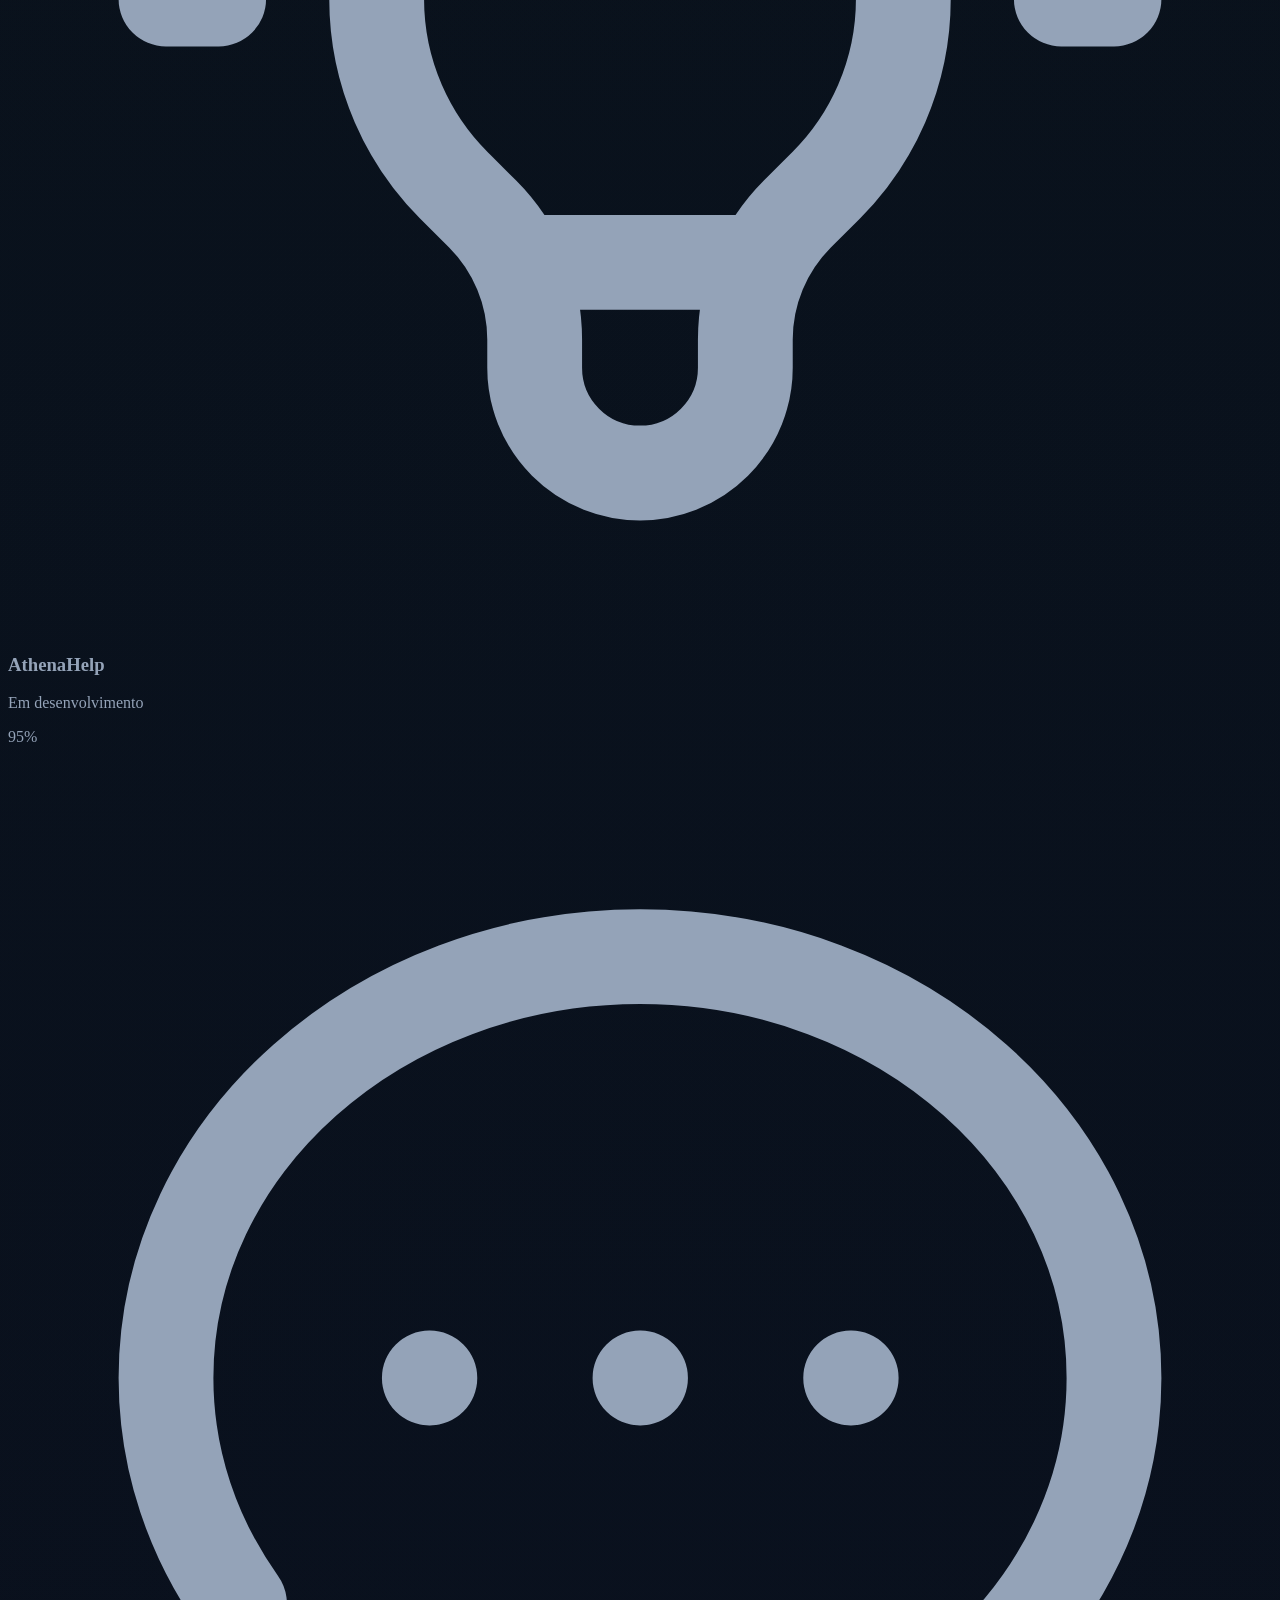
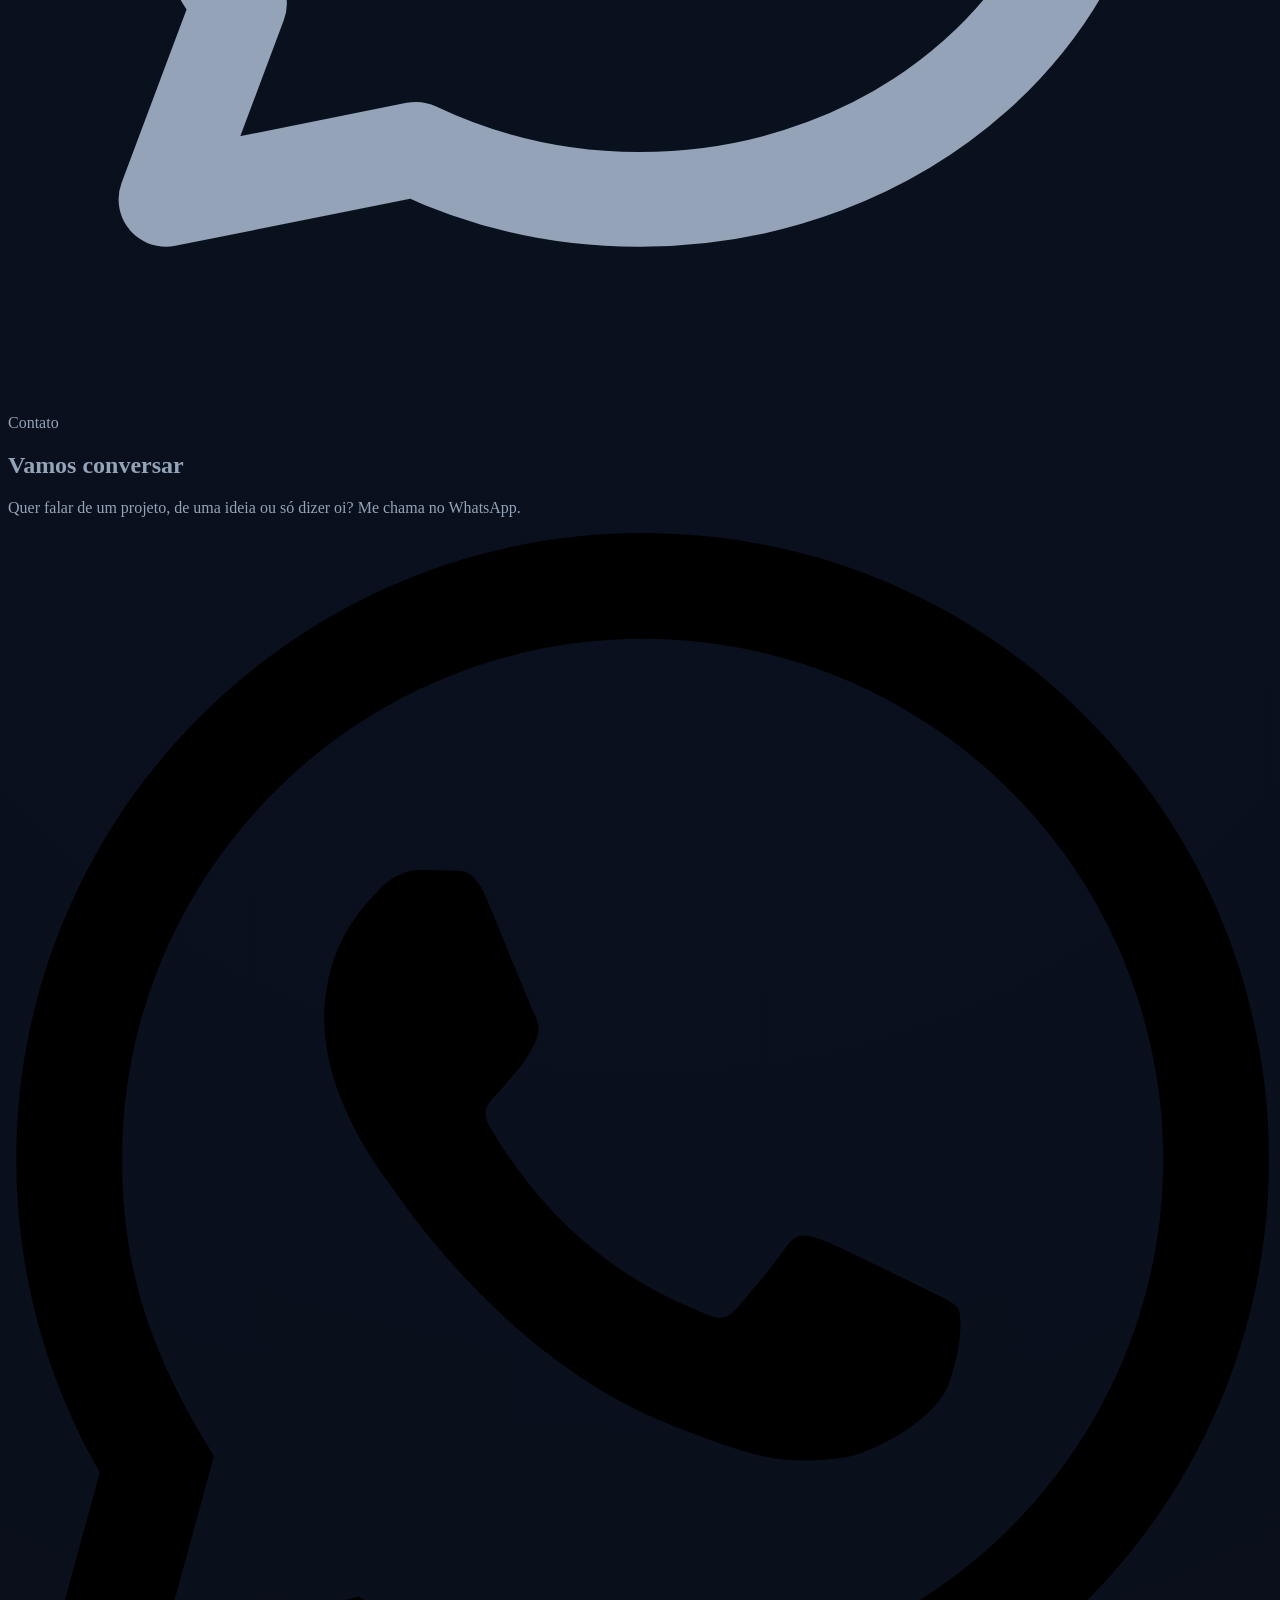
==== commit 5da27724: "ajuste de layut + atualização de projetos" ====
--- a/index.html
+++ b/index.html
@@ -1,437 +1,71 @@
 <!DOCTYPE html>
-<html lang="pt-BR">
+<html class="scroll-smooth" lang="pt-BR">
 <head>
-  <meta charset="UTF-8" />
-  <meta name="viewport" content="width=device-width, initial-scale=1" />
-  <title>Joacy Freire — Projetos pessoais</title>
+  <meta charset="utf-8"/>
+  <meta content="width=device-width, initial-scale=1.0" name="viewport"/>
+  <title>Joacy Freire</title>
   <meta name="description" content="Bem-vindo aos projetos pessoais de Joacy Freire." />
-  <link rel="preconnect" href="https://fonts.googleapis.com" />
-  <link rel="preconnect" href="https://fonts.gstatic.com" crossorigin />
-  <link href="https://fonts.googleapis.com/css2?family=Cormorant+Garamond:wght@500;600;700&family=Figtree:wght@400;500;600&display=swap" rel="stylesheet" />
-  <style>
-    :root {
-      --bg: #070b12;
-      --bg-2: #0d1420;
-      --text: #e8eef6;
-      --muted: #9aabbf;
-      --line: rgba(232, 238, 246, 0.12);
-      --accent: #4aa3e0;
-      --bahia: #0066b3;
-      --bahia-red: #e30613;
-      --font-display: "Cormorant Garamond", Georgia, serif;
-      --font-body: "Figtree", system-ui, sans-serif;
-      --font-ui: ui-monospace, "Cascadia Code", "Segoe UI Mono", monospace;
-    }
-
-    * { box-sizing: border-box; }
-    html { scroll-behavior: smooth; }
-
+  <link href="https://fonts.googleapis.com" rel="preconnect"/>
+  <link crossorigin="" href="https://fonts.gstatic.com" rel="preconnect"/>
+  <link href="https://fonts.googleapis.com/css2?family=Cormorant+Garamond:ital,wght@0,400;0,600;0,700;1,400&amp;family=Plus+Jakarta+Sans:wght@300;400;500;600;700&amp;display=swap" rel="stylesheet"/>
+  <script src="https://cdn.tailwindcss.com?plugins=forms,container-queries"></script>
+  <script>
+    tailwind.config = {
+      theme: {
+        extend: {
+          fontFamily: {
+            serif: ['"Cormorant Garamond"', 'Georgia', 'serif'],
+            sans: ['"Plus Jakarta Sans"', 'sans-serif'],
+          },
+          colors: {
+            brand: {
+              dark: '#080b11',
+              darker: '#05070a',
+              card: 'rgba(15, 20, 31, 0.65)',
+              blue: '#2563eb',
+              red: '#ef4444',
+              emerald: '#10b981',
+            }
+          }
+        }
+      }
+    }
+  </script>
+  <style data-purpose="ambient-effects">
     body {
-      margin: 0;
-      color: var(--text);
-      font-family: var(--font-body);
-      font-size: 1.05rem;
-      line-height: 1.7;
-      background: var(--bg);
-    }
-
-    a {
-      color: inherit;
-      text-decoration-thickness: 1px;
-      text-underline-offset: 0.2em;
-    }
-
-    .shell {
-      width: min(100% - 2.5rem, 52rem);
-      margin: 0 auto;
-    }
-
-    /* —— HERO —— */
-    .hero {
-      position: relative;
-      min-height: 100svh;
-      display: flex;
-      flex-direction: column;
-      justify-content: flex-end;
-      padding: 2rem 0 4rem;
-      overflow: hidden;
-      background:
-        radial-gradient(ellipse 90% 60% at 50% -10%, #1a2a44 0%, transparent 55%),
-        radial-gradient(ellipse 50% 40% at 80% 60%, rgba(0, 102, 179, 0.2), transparent 60%),
-        radial-gradient(ellipse 40% 35% at 15% 75%, rgba(227, 6, 19, 0.1), transparent 55%),
-        linear-gradient(180deg, #0a101a 0%, var(--bg) 70%);
-    }
-
-    .hero::before {
-      content: "";
-      position: absolute;
-      left: 0;
-      right: 0;
-      top: 0;
+      background-color: #080b11;
+      color: #94a3b8;
+    }
+
+    .bg-ambient-glow {
+      background-image:
+        radial-gradient(circle at 15% 15%, rgba(37, 99, 235, 0.08) 0%, transparent 45%),
+        radial-gradient(circle at 85% 25%, rgba(239, 68, 68, 0.05) 0%, transparent 50%),
+        radial-gradient(circle at 50% 60%, rgba(16, 185, 129, 0.04) 0%, transparent 55%),
+        radial-gradient(circle at 50% 90%, rgba(37, 99, 235, 0.06) 0%, transparent 50%);
+    }
+
+    .glass-border {
+      border: 1px solid rgba(255, 255, 255, 0.08);
+      backdrop-filter: blur(16px);
+      -webkit-backdrop-filter: blur(16px);
+    }
+
+    .glass-border-subtle {
+      border: 1px solid rgba(255, 255, 255, 0.05);
+    }
+
+    .bahia-bar {
       height: 3px;
-      z-index: 3;
       background: linear-gradient(
         90deg,
-        var(--bahia) 0 20%,
-        var(--bahia-red) 20% 40%,
+        #0066b3 0 20%,
+        #e30613 20% 40%,
         #fff 40% 60%,
-        var(--bahia-red) 60% 80%,
-        var(--bahia) 80% 100%
+        #e30613 60% 80%,
+        #0066b3 80% 100%
       );
       opacity: 0.9;
-    }
-
-    .scan {
-      position: absolute;
-      inset: 0;
-      pointer-events: none;
-      z-index: 0;
-      opacity: 0.035;
-      background: repeating-linear-gradient(
-        to bottom,
-        transparent 0 2px,
-        rgba(0, 0, 0, 0.85) 2px 3px
-      );
-    }
-
-    .stars {
-      position: absolute;
-      inset: 0;
-      pointer-events: none;
-      background-image:
-        radial-gradient(1.5px 1.5px at 8% 18%, rgba(255,255,255,0.9), transparent),
-        radial-gradient(1px 1px at 22% 40%, rgba(255,255,255,0.7), transparent),
-        radial-gradient(1.5px 1.5px at 35% 12%, rgba(255,255,255,0.85), transparent),
-        radial-gradient(1px 1px at 48% 28%, rgba(255,255,255,0.55), transparent),
-        radial-gradient(2px 2px at 62% 8%, rgba(255,255,255,0.95), transparent),
-        radial-gradient(1px 1px at 74% 33%, rgba(255,255,255,0.65), transparent),
-        radial-gradient(1.5px 1.5px at 88% 16%, rgba(255,255,255,0.8), transparent),
-        radial-gradient(1px 1px at 12% 62%, rgba(255,255,255,0.5), transparent),
-        radial-gradient(1px 1px at 41% 72%, rgba(255,255,255,0.45), transparent),
-        radial-gradient(1.5px 1.5px at 69% 58%, rgba(255,255,255,0.7), transparent),
-        radial-gradient(1px 1px at 93% 48%, rgba(255,255,255,0.55), transparent),
-        radial-gradient(1px 1px at 55% 45%, rgba(255,255,255,0.4), transparent);
-      opacity: 0.85;
-      animation: twinkle 6s ease-in-out infinite alternate;
-    }
-
-    .nav {
-      position: absolute;
-      top: 0;
-      left: 0;
-      right: 0;
-      z-index: 2;
-      display: flex;
-      justify-content: space-between;
-      align-items: center;
-      padding: 1.5rem 0;
-      width: min(100% - 2.5rem, 52rem);
-      margin: 0 auto;
-      font-size: 0.85rem;
-      font-weight: 500;
-      letter-spacing: 0.06em;
-      text-transform: uppercase;
-      color: var(--muted);
-    }
-
-    .nav a {
-      text-decoration: none;
-      margin-left: 1.25rem;
-    }
-
-    .nav a:hover { color: var(--text); }
-
-    .nav__brand {
-      margin: 0;
-      color: var(--text);
-      font-family: var(--font-ui);
-      font-weight: 600;
-      font-size: 0.78rem;
-      letter-spacing: 0.14em;
-    }
-
-    .nav__brand span {
-      color: var(--bahia-red);
-    }
-
-    .hero__status {
-      display: inline-flex;
-      align-items: center;
-      gap: 0.45rem;
-      margin: 0 0 1.65rem;
-      padding: 0.28rem 0.7rem;
-      border: 1px solid var(--line);
-      border-radius: 999px;
-      font-family: var(--font-ui);
-      font-size: 0.68rem;
-      font-weight: 500;
-      letter-spacing: 0.12em;
-      text-transform: uppercase;
-      color: var(--muted);
-      background: rgba(7, 11, 18, 0.35);
-    }
-
-    .hero__status i {
-      width: 0.45rem;
-      height: 0.45rem;
-      border-radius: 50%;
-      background: #3ddc84;
-      box-shadow: 0 0 0 3px rgba(61, 220, 132, 0.18);
-      animation: pulse-dot 2.2s ease-in-out infinite;
-    }
-
-    .hero__content {
-      position: relative;
-      z-index: 1;
-      width: min(100% - 2.5rem, 52rem);
-      margin: 0 auto;
-      padding-top: 5rem;
-    }
-
-    .hero h1 {
-      margin: 0;
-      font-family: var(--font-display);
-      font-weight: 600;
-      font-size: clamp(3.5rem, 14vw, 7.5rem);
-      line-height: 0.92;
-      letter-spacing: -0.02em;
-    }
-
-    .hero__line {
-      width: 4.5rem;
-      height: 3px;
-      margin: 1.75rem 0;
-      border: 0;
-      background: linear-gradient(
-        90deg,
-        var(--bahia),
-        #fff 48% 52%,
-        var(--bahia-red)
-      );
-    }
-
-    .hero__emoji {
-      display: inline;
-      margin-right: 0.2rem;
-      font-style: normal;
-      opacity: 0.9;
-    }
-
-    .hero p {
-      margin: 0;
-      max-width: 28rem;
-      font-size: clamp(1.05rem, 2.2vw, 1.2rem);
-      color: var(--muted);
-      font-weight: 400;
-    }
-
-    .hero p strong {
-      color: var(--text);
-      font-weight: 500;
-    }
-
-    .hero__links {
-      display: flex;
-      flex-wrap: wrap;
-      gap: 1.5rem;
-      margin-top: 2.25rem;
-      font-size: 0.9rem;
-      font-weight: 600;
-      letter-spacing: 0.04em;
-    }
-
-    .hero__links a {
-      text-decoration: none;
-      border-bottom: 1px solid rgba(232, 238, 246, 0.35);
-      padding-bottom: 0.2rem;
-      transition: border-color 0.2s ease, color 0.2s ease;
-    }
-
-    .hero__links a:hover {
-      color: var(--accent);
-      border-bottom-color: var(--accent);
-    }
-
-    .hero__links a.wa,
-    .contact a.wa-btn {
-      display: inline-flex;
-      align-items: center;
-      gap: 0.4rem;
-    }
-
-    .wa-icon {
-      width: 1.05em;
-      height: 1.05em;
-      flex-shrink: 0;
-      fill: currentColor;
-    }
-
-    .hero__links a.wa {
-      color: #6dcea0;
-      border-bottom-color: rgba(109, 206, 160, 0.4);
-    }
-
-    /* —— SECTIONS —— */
-    section {
-      padding: 5.5rem 0;
-    }
-
-    .about {
-      background: var(--bg-2);
-      border-top: 1px solid var(--line);
-    }
-
-    .label {
-      margin: 0 0 0.85rem;
-      font-family: var(--font-ui);
-      font-size: 0.72rem;
-      font-weight: 500;
-      letter-spacing: 0.2em;
-      text-transform: uppercase;
-      color: var(--accent);
-    }
-
-    .label .emo {
-      margin-right: 0.35rem;
-      opacity: 0.85;
-    }
-
-    h2 {
-      margin: 0 0 1.75rem;
-      font-family: var(--font-display);
-      font-weight: 600;
-      font-size: clamp(2rem, 5vw, 3rem);
-      line-height: 1.15;
-      letter-spacing: -0.01em;
-      max-width: 16ch;
-    }
-
-    .about p {
-      margin: 0 0 1.15rem;
-      color: var(--muted);
-      max-width: 38rem;
-    }
-
-    .about p:last-of-type { margin-bottom: 0; }
-
-    .traits {
-      display: flex;
-      flex-wrap: wrap;
-      gap: 0.55rem;
-      margin: 2.25rem 0 0;
-      padding: 0;
-      list-style: none;
-    }
-
-    .traits li {
-      display: inline-flex;
-      align-items: center;
-      gap: 0.4rem;
-      padding: 0.4rem 0.75rem;
-      border: 1px solid var(--line);
-      border-radius: 999px;
-      font-size: 0.84rem;
-      font-weight: 500;
-      letter-spacing: 0.02em;
-      color: var(--text);
-      background: rgba(255, 255, 255, 0.02);
-    }
-
-    .traits li .emo {
-      font-size: 0.95rem;
-      line-height: 1;
-      opacity: 0.92;
-    }
-
-    .traits li.bahia {
-      border-color: rgba(0, 102, 179, 0.45);
-      background: linear-gradient(
-        90deg,
-        rgba(0, 102, 179, 0.12),
-        rgba(227, 6, 19, 0.08)
-      );
-    }
-
-    .traits li.bahia .emo {
-      letter-spacing: -0.15em;
-    }
-
-    .projects {
-      border-top: 1px solid var(--line);
-    }
-
-    .projects > .shell > p {
-      margin: -0.75rem 0 2.5rem;
-      color: var(--muted);
-    }
-
-    .project {
-      display: block;
-      padding: 1.5rem 0;
-      border-top: 1px solid var(--line);
-      text-decoration: none;
-      transition: color 0.2s ease;
-    }
-
-    .project:last-child {
-      border-bottom: 1px solid var(--line);
-    }
-
-    .project:hover { color: var(--accent); }
-
-    .project strong {
-      display: flex;
-      align-items: center;
-      gap: 0.5rem;
-      font-family: var(--font-display);
-      font-size: 1.65rem;
-      font-weight: 600;
-      margin-bottom: 0.25rem;
-    }
-
-    .project strong .emo {
-      font-size: 1rem;
-      opacity: 0.8;
-    }
-
-    .project span {
-      color: var(--muted);
-      font-size: 0.95rem;
-    }
-
-    .project:hover span { color: inherit; opacity: 0.75; }
-
-    .contact {
-      background: #05080e;
-      border-top: 1px solid var(--line);
-    }
-
-    .contact p {
-      margin: 0 0 1.75rem;
-      color: var(--muted);
-      max-width: 32rem;
-    }
-
-    .contact a.wa-btn {
-      font-weight: 600;
-      letter-spacing: 0.04em;
-      color: #6dcea0;
-      text-decoration: none;
-      border-bottom: 1px solid rgba(109, 206, 160, 0.45);
-      padding-bottom: 0.25rem;
-    }
-
-    .contact a.wa-btn:hover {
-      color: #8fdfb5;
-      border-bottom-color: #8fdfb5;
-    }
-
-    footer {
-      padding: 1.75rem 0 2.25rem;
-      text-align: center;
-      font-size: 0.82rem;
-      color: rgba(154, 171, 191, 0.7);
-      border-top: 1px solid var(--line);
     }
 
     .reveal {
@@ -446,28 +80,9 @@
       transform: translateY(0);
     }
 
-    footer p {
-      margin: 0;
-    }
-
-    footer .emo {
-      opacity: 0.85;
-    }
-
-    @keyframes pulse-dot {
-      0%, 100% { opacity: 1; transform: scale(1); }
-      50% { opacity: 0.55; transform: scale(0.85); }
-    }
-
-    @keyframes twinkle {
-      from { opacity: 0.65; }
-      to { opacity: 0.95; }
-    }
-
     @media (prefers-reduced-motion: reduce) {
       html { scroll-behavior: auto; }
-      .stars,
-      .hero__status i { animation: none; }
+      .status-dot-pulse { animation: none; }
       .reveal {
         opacity: 1;
         transform: none;
@@ -475,100 +90,265 @@
       }
     }
   </style>
+  <style data-purpose="micro-interactions">
+    @keyframes subtle-pulse {
+      0%, 100% { opacity: 1; transform: scale(1); }
+      50% { opacity: 0.55; transform: scale(1.15); }
+    }
+    .status-dot-pulse {
+      animation: subtle-pulse 2.8s infinite ease-in-out;
+    }
+
+    .nav-hover-line {
+      position: relative;
+    }
+    .nav-hover-line::after {
+      content: '';
+      position: absolute;
+      width: 0%;
+      height: 1px;
+      bottom: -4px;
+      left: 0;
+      background-color: #ffffff;
+      transition: width 0.3s ease-out;
+    }
+    .nav-hover-line:hover::after {
+      width: 100%;
+    }
+  </style>
 </head>
-<body>
-  <header class="hero">
-    <div class="stars" aria-hidden="true"></div>
-    <div class="scan" aria-hidden="true"></div>
-    <nav class="nav" aria-label="Principal">
-      <p class="nav__brand">PLAYER <span>01</span> · JF</p>
-      <div>
-        <a href="#sobre">Sobre</a>
-        <a href="#projetos">Projetos</a>
-        <a href="#contato">Contato</a>
-      </div>
-    </nav>
-    <div class="hero__content">
-      <p class="hero__status"><i aria-hidden="true"></i> Disponível para projetos</p>
-      <h1>Joacy<br />Freire</h1>
-      <hr class="hero__line" />
-      <p>
+<body class="font-sans antialiased selection:bg-blue-600 selection:text-white relative overflow-x-hidden min-h-screen bg-ambient-glow">
+  <header class="fixed top-0 left-0 right-0 z-50 transition-all duration-300 bg-[#080b11]/80 backdrop-blur-md border-b border-white/[0.04]">
+    <div class="bahia-bar" aria-hidden="true"></div>
+    <div class="max-w-4xl mx-auto px-6 h-20 flex items-center justify-between">
+      <a class="group flex items-center gap-2 tracking-[0.2em] text-xs font-semibold text-slate-300 uppercase hover:text-white transition-colors" href="#">
+        <span class="tracking-wider">PLAYER</span>
+        <span class="text-red-500 font-mono text-[13px] group-hover:text-red-400 transition-colors">01</span>
+        <span class="text-slate-600 font-light">•</span>
+        <span class="text-slate-400 group-hover:text-white transition-colors tracking-widest">JF</span>
+      </a>
+      <nav class="flex items-center gap-7 text-xs tracking-[0.18em] font-medium text-slate-400 uppercase" aria-label="Principal">
+        <a class="nav-hover-line hover:text-slate-100 transition-colors py-1" href="#sobre">Sobre</a>
+        <a class="nav-hover-line hover:text-slate-100 transition-colors py-1" href="#projetos">Projetos</a>
+        <a class="nav-hover-line hover:text-slate-100 transition-colors py-1" href="#contato">Contato</a>
+      </nav>
+    </div>
+  </header>
+
+  <main class="max-w-4xl mx-auto px-6 pt-36 pb-20 space-y-36">
+    <section class="pt-12 md:pt-20 flex flex-col items-start relative">
+      <div class="inline-flex items-center gap-2.5 px-3.5 py-1.5 rounded-full bg-slate-900/80 glass-border-subtle shadow-sm mb-9" data-purpose="status-badge">
+        <span class="relative flex h-2 w-2">
+          <span class="status-dot-pulse absolute inline-flex h-full w-full rounded-full bg-emerald-400 opacity-75"></span>
+          <span class="relative inline-flex rounded-full h-2 w-2 bg-emerald-500"></span>
+        </span>
+        <span class="text-[11px] uppercase tracking-[0.22em] font-semibold text-slate-300">
+          Disponível para projetos
+        </span>
+      </div>
+      <h1 class="font-serif text-6xl sm:text-7xl md:text-8xl lg:text-[5.75rem] font-normal tracking-tight text-white leading-[0.98] mb-6 select-none">
+        Joacy<br/>
+        Freire
+      </h1>
+      <div class="flex items-center h-[3px] w-14 mb-8 rounded-full overflow-hidden bg-slate-800" title="Identidade Visual">
+        <span class="w-1/2 h-full bg-blue-500"></span>
+        <span class="w-1/2 h-full bg-red-500"></span>
+      </div>
+      <p class="max-w-2xl text-lg sm:text-xl text-slate-300 font-light leading-relaxed mb-10">
         Bem-vindo. Este é o cantinho onde guardo o que construo —
-        <strong>com curiosidade, afeto e um pouco de ousadia</strong>.
+        <strong class="font-normal text-white">com curiosidade, afeto e um pouco de ousadia.</strong>
       </p>
-      <div class="hero__links">
-        <a href="#sobre"><span class="hero__emoji" aria-hidden="true">🎮</span> Sobre mim</a>
-        <a href="#projetos"><span class="hero__emoji" aria-hidden="true">🕹️</span> Ver projetos</a>
-        <a class="wa" data-whatsapp href="#" target="_blank" rel="noopener noreferrer">
-          <svg class="wa-icon" viewBox="0 0 24 24" aria-hidden="true"><path d="M19.05 4.91A9.82 9.82 0 0 0 12.04 2c-5.46 0-9.91 4.45-9.91 9.91 0 1.75.46 3.45 1.32 4.95L2.05 22l5.25-1.38c1.45.79 3.08 1.21 4.74 1.21 5.46 0 9.91-4.45 9.91-9.91 0-2.65-1.03-5.14-2.9-7.01zm-7.01 15.24c-1.48 0-2.93-.4-4.2-1.15l-.3-.18-3.12.82.83-3.04-.2-.31a8.26 8.26 0 0 1-1.26-4.38c0-4.54 3.7-8.24 8.24-8.24 2.2 0 4.27.86 5.82 2.42a8.18 8.18 0 0 1 2.41 5.83c.02 4.54-3.68 8.23-8.22 8.23zm4.52-6.16c-.25-.12-1.47-.72-1.69-.81-.23-.08-.39-.12-.56.12-.17.25-.64.81-.78.97-.14.17-.29.19-.54.06-.25-.12-1.05-.39-2-1.23-.74-.66-1.23-1.47-1.38-1.72-.14-.25-.02-.38.11-.51.11-.11.25-.29.37-.43.12-.14.17-.25.25-.41.08-.17.04-.31-.02-.43-.06-.12-.56-1.34-.76-1.84-.2-.48-.4-.42-.56-.43h-.48c-.17 0-.43.06-.66.31-.22.25-.86.85-.86 2.07s.89 2.4 1.01 2.56c.12.17 1.75 2.67 4.23 3.74 1.78.77 2.28.84 2.97.79.48-.04 1.47-.6 1.67-1.18.21-.58.21-1.07.14-1.18-.07-.11-.22-.16-.47-.28z"/></svg>
+      <div class="flex flex-wrap items-center gap-3.5 pt-1">
+        <a class="inline-flex items-center gap-2.5 px-5 py-2.5 rounded-full bg-slate-900/90 hover:bg-slate-800 text-slate-200 hover:text-white glass-border text-xs font-medium tracking-wider uppercase transition-all duration-200 hover:scale-[1.02] active:scale-[0.98]" href="#sobre">
+          <svg class="w-3.5 h-3.5 text-blue-400" fill="none" stroke="currentColor" viewBox="0 0 24 24">
+            <path d="M16 7a4 4 0 11-8 0 4 4 0 018 0zM12 14a7 7 0 00-7 7h14a7 7 0 00-7-7z" stroke-linecap="round" stroke-linejoin="round" stroke-width="2"></path>
+          </svg>
+          Sobre mim
+        </a>
+        <a class="inline-flex items-center gap-2.5 px-5 py-2.5 rounded-full bg-slate-900/60 hover:bg-slate-800/80 text-slate-300 hover:text-white glass-border text-xs font-medium tracking-wider uppercase transition-all duration-200 hover:scale-[1.02] active:scale-[0.98]" href="#projetos">
+          <svg class="w-3.5 h-3.5 text-slate-400" fill="none" stroke="currentColor" viewBox="0 0 24 24">
+            <path d="M19 11H5m14 0a2 2 0 012 2v6a2 2 0 01-2 2H5a2 2 0 01-2-2v-6a2 2 0 012-2m14 0V9a2 2 0 00-2-2M5 11V9a2 2 0 012-2m0 0V5a2 2 0 012-2h6a2 2 0 012 2v2M7 7h10" stroke-linecap="round" stroke-linejoin="round" stroke-width="2"></path>
+          </svg>
+          Ver projetos
+        </a>
+        <a class="inline-flex items-center gap-2 px-5 py-2.5 rounded-full bg-emerald-950/40 hover:bg-emerald-900/50 text-emerald-300 hover:text-emerald-200 border border-emerald-500/30 text-xs font-medium tracking-wider uppercase transition-all duration-200 hover:scale-[1.02] active:scale-[0.98]" data-whatsapp href="#" rel="noopener noreferrer" target="_blank">
+          <svg class="w-3.5 h-3.5 text-emerald-400" fill="currentColor" viewBox="0 0 24 24">
+            <path d="M.057 24l1.687-6.163c-1.041-1.804-1.588-3.849-1.587-5.946.003-6.556 5.338-11.891 11.893-11.891 3.181.001 6.167 1.24 8.413 3.488 2.245 2.248 3.481 5.236 3.48 8.414-.003 6.557-5.338 11.892-11.893 11.892-1.99-.001-3.951-.5-5.688-1.448l-6.305 1.654zm6.597-3.807c1.676.995 3.276 1.591 5.392 1.592 5.448 0 9.886-4.434 9.889-9.885.002-5.462-4.415-9.89-9.881-9.892-5.452 0-9.887 4.434-9.889 9.884-.001 2.225.651 3.891 1.746 5.634l-.999 3.648 3.742-.981zm11.387-5.464c-.074-.124-.272-.198-.57-.347-.297-.149-1.758-.868-2.031-.967-.272-.099-.47-.149-.669.149-.198.297-.768.967-.941 1.165-.173.198-.347.223-.644.074-.297-.149-1.255-.462-2.39-1.475-.883-.788-1.48-1.761-1.653-2.059-.173-.297-.018-.458.13-.606.134-.133.297-.347.446-.521.151-.172.2-.296.3-.495.099-.198.05-.372-.025-.521-.075-.148-.669-1.611-.916-2.206-.242-.579-.487-.501-.669-.51l-.57-.01c-.198 0-.52.074-.792.372s-1.04 1.016-1.04 2.479 1.065 2.876 1.213 3.074c.149.198 2.095 3.2 5.076 4.487.709.306 1.263.489 1.694.626.712.226 1.36.194 1.872.118.571-.085 1.758-.719 2.006-1.413.248-.695.248-1.29.173-1.414z"></path>
+          </svg>
           WhatsApp
         </a>
       </div>
+    </section>
+
+    <section class="pt-8" id="sobre">
+      <div class="flex items-center gap-2 mb-6 text-slate-400">
+        <svg class="w-3.5 h-3.5 text-blue-400" fill="none" stroke="currentColor" viewBox="0 0 24 24">
+          <path d="M11.049 2.927c.3-.921 1.603-.921 1.902 0l1.519 4.674a1 1 0 00.95.69h4.915c.969 0 1.371 1.24.588 1.81l-3.976 2.888a1 1 0 00-.363 1.118l1.518 4.674c.3.922-.755 1.688-1.538 1.118l-3.976-2.888a1 1 0 00-1.176 0l-3.976 2.888c-.783.57-1.838-.197-1.538-1.118l1.518-4.674a1 1 0 00-.363-1.118l-3.976-2.888c-.784-.57-.38-1.81.588-1.81h4.914a1 1 0 00.951-.69l1.519-4.674z" stroke-linecap="round" stroke-linejoin="round" stroke-width="1.8"></path>
+        </svg>
+        <span class="text-xs uppercase tracking-[0.24em] font-semibold text-slate-400">Sobre mim</span>
+      </div>
+      <h2 class="reveal font-serif text-4xl sm:text-5xl text-slate-100 font-normal tracking-tight mb-8 leading-tight max-w-2xl">
+        Games, futebol, pets e a mãe que move o mundo
+      </h2>
+      <div class="space-y-6 text-slate-300 font-light text-base sm:text-[1.06rem] leading-relaxed max-w-3xl">
+        <p class="reveal" style="--d:140ms">
+          Sou entusiasta gamer, torcedor do Bahia e apaixonado por cachorros e gatos.
+          Acima de tudo, amo a minha mãe — a melhor que eu poderia ter.
+        </p>
+        <p class="reveal text-slate-400" style="--d:200ms">
+          Saber como pedir para uma IA pode ser tão poderoso quanto saber escrever código.
+          Entendo que cada um tem a sua função e uma complementa a outra.
+          Encontrei na engenharia de prompts uma nova forma de criar:
+          antes o que era só uma ideia, agora é algo real e funcional.
+        </p>
+      </div>
+      <div class="flex flex-wrap items-center gap-2.5 pt-9 reveal" style="--d:260ms" aria-label="Traços">
+        <span class="inline-flex items-center gap-2 px-4 py-1.5 rounded-full bg-slate-900/80 glass-border text-xs text-slate-200 font-normal hover:border-slate-600 transition-colors">
+          <span class="text-red-400 text-xs">❤️</span>
+          Mãe
+        </span>
+        <span class="inline-flex items-center gap-2 px-4 py-1.5 rounded-full bg-slate-900/80 glass-border text-xs text-slate-200 font-normal hover:border-slate-600 transition-colors">
+          <svg class="w-3.5 h-3.5 text-amber-400" fill="currentColor" viewBox="0 0 24 24" aria-hidden="true">
+            <ellipse cx="8.1" cy="8.4" rx="1.85" ry="2.35"/>
+            <ellipse cx="15.9" cy="8.4" rx="1.85" ry="2.35"/>
+            <ellipse cx="5.6" cy="12.6" rx="1.75" ry="2.15"/>
+            <ellipse cx="18.4" cy="12.6" rx="1.75" ry="2.15"/>
+            <path d="M12 13.2c-2.55 0-4.7 1.85-4.7 3.85 0 1.55 1.35 2.75 3.15 3.15.5.12 1.02.2 1.55.2s1.05-.08 1.55-.2c1.8-.4 3.15-1.6 3.15-3.15 0-2-2.15-3.85-4.7-3.85z"/>
+          </svg>
+          Cães &amp; gatos
+        </span>
+        <span class="inline-flex items-center gap-2 px-4 py-1.5 rounded-full bg-slate-900/80 glass-border text-xs text-slate-200 font-normal hover:border-slate-600 transition-colors">
+          <svg class="w-3.5 h-3.5 text-indigo-400" fill="none" stroke="currentColor" viewBox="0 0 24 24" aria-hidden="true">
+            <path d="M6.6 8.75h10.8c1.85 0 3.35 1.55 3.2 3.4l-.45 5.15A2.6 2.6 0 0117.6 19.5h-1.15a1.9 1.9 0 01-1.7-1.05L14.3 17.4H9.7l-.45 1.05a1.9 1.9 0 01-1.7 1.05H6.4a2.6 2.6 0 01-2.55-2.2l-.45-5.15c-.15-1.85 1.35-3.4 3.2-3.4z" stroke-linecap="round" stroke-linejoin="round" stroke-width="1.7"></path>
+            <path d="M8.6 13.15h2.3M9.75 12v2.3" stroke-linecap="round" stroke-width="1.7"></path>
+            <circle cx="14.85" cy="12.55" r="0.7" fill="currentColor" stroke="none"></circle>
+            <circle cx="16.55" cy="14.15" r="0.7" fill="currentColor" stroke="none"></circle>
+          </svg>
+          Gamer
+        </span>
+        <span class="inline-flex items-center gap-2 px-4 py-1.5 rounded-full bg-slate-900/80 glass-border text-xs text-slate-200 font-normal hover:border-slate-600 transition-colors">
+          <span class="inline-flex items-center -space-x-0.5">
+            <span class="w-2 h-2 rounded-full bg-blue-500 ring-1 ring-slate-950"></span>
+            <span class="w-2 h-2 rounded-full bg-white ring-1 ring-slate-950"></span>
+            <span class="w-2 h-2 rounded-full bg-red-500 ring-1 ring-slate-950"></span>
+          </span>
+          Bahia
+        </span>
+        <span class="inline-flex items-center gap-2 px-4 py-1.5 rounded-full bg-slate-900/80 glass-border text-xs text-slate-200 font-normal hover:border-slate-600 transition-colors">
+          <svg class="w-3.5 h-3.5 text-emerald-400" fill="none" stroke="currentColor" viewBox="0 0 24 24">
+            <path d="M8 9l3 3-3 3m5 0h3M5 20h14a2 2 0 002-2V6a2 2 0 00-2-2H5a2 2 0 00-2 2v12a2 2 0 002 2z" stroke-linecap="round" stroke-linejoin="round" stroke-width="1.8"></path>
+          </svg>
+          Prompt Engineer
+        </span>
+      </div>
+    </section>
+
+    <section class="pt-8" id="projetos">
+      <div class="flex items-center gap-2 mb-6 text-slate-400">
+        <svg class="w-3.5 h-3.5 text-blue-400" fill="none" stroke="currentColor" viewBox="0 0 24 24">
+          <path d="M4 6a2 2 0 012-2h2a2 2 0 012 2v2a2 2 0 01-2 2H6a2 2 0 01-2-2V6zM14 6a2 2 0 012-2h2a2 2 0 012 2v2a2 2 0 01-2 2h-2a2 2 0 01-2-2V6zM4 16a2 2 0 012-2h2a2 2 0 012 2v2a2 2 0 01-2 2H6a2 2 0 01-2-2v-2zM14 16a2 2 0 012-2h2a2 2 0 012 2v2a2 2 0 01-2 2h-2a2 2 0 01-2-2v-2z" stroke-linecap="round" stroke-linejoin="round" stroke-width="1.8"></path>
+        </svg>
+        <span class="text-xs uppercase tracking-[0.24em] font-semibold text-slate-400">Projetos</span>
+      </div>
+      <h2 class="reveal font-serif text-4xl sm:text-5xl text-slate-100 font-normal tracking-tight mb-2">
+        No ar
+      </h2>
+      <p class="reveal text-slate-400 text-sm sm:text-base font-light mb-10" style="--d:120ms">
+        O que já está publicado — e o que ainda vai chegar.
+      </p>
+      <div class="border-t border-b border-white/[0.08] divide-y divide-white/[0.06]">
+        <div class="reveal group py-7 sm:py-8 flex flex-col sm:flex-row sm:items-center justify-between gap-4 transition-colors hover:bg-white/[0.01]" style="--d:180ms">
+          <div class="space-y-1.5">
+            <div class="flex items-center gap-3">
+              <span class="inline-flex items-center justify-center w-7 h-7 rounded-md overflow-hidden bg-slate-900 border border-white/10 group-hover:scale-110 transition-transform shrink-0">
+                <img alt="" class="w-full h-full object-cover" src="https://lh3.googleusercontent.com/doObkHUjC157ZsEW7Ng3qMWOoEOqHBC3__MivDHMwWUjR3q1GNY5IFfk4aAy4CS4k5r-d6CXa__NiUpT3b46wFtTYg=s128" width="28" height="28"/>
+              </span>
+              <h3 class="text-xl font-serif tracking-normal text-white group-hover:text-blue-300 transition-colors">
+                <a href="https://chromewebstore.google.com/detail/savehelp/kgagebfadmgbbnlmjangolaoijaojbec" target="_blank" rel="noopener noreferrer">SaveHelp</a>
+              </h3>
+            </div>
+            <p class="text-sm text-slate-400 font-light pl-9">
+              Backup local da escala de trabalho, compatível atualmente com o NICE.
+            </p>
+          </div>
+          <div class="pl-9 sm:pl-0 flex items-center gap-5">
+            <a class="text-xs uppercase tracking-widest text-slate-400 hover:text-slate-200 underline decoration-slate-600 underline-offset-4 hover:decoration-slate-300 transition-all" href="savehelp/privacidade.html">
+              política de privacidade
+            </a>
+            <a class="inline-flex items-center gap-1.5 text-xs uppercase tracking-widest text-slate-400 group-hover:text-white transition-colors" href="https://chromewebstore.google.com/detail/savehelp/kgagebfadmgbbnlmjangolaoijaojbec" target="_blank" rel="noopener noreferrer">
+              <span>Acessar</span>
+              <svg class="w-4 h-4 transform group-hover:translate-x-1 group-hover:-translate-y-1 transition-transform" fill="none" stroke="currentColor" viewBox="0 0 24 24">
+                <path d="M10 6H6a2 2 0 00-2 2v10a2 2 0 002 2h10a2 2 0 002-2v-4M14 4h6m0 0v6m0-6L10 14" stroke-linecap="round" stroke-linejoin="round" stroke-width="1.8"></path>
+              </svg>
+            </a>
+          </div>
+        </div>
+        <div class="reveal group py-7 sm:py-8 flex flex-col sm:flex-row sm:items-center justify-between gap-4 transition-colors hover:bg-white/[0.01]" style="--d:220ms">
+          <div class="space-y-1.5">
+            <div class="flex items-center gap-3">
+              <span class="inline-flex items-center justify-center w-6 h-6 rounded-md bg-blue-500/10 text-blue-400 border border-blue-500/20 group-hover:scale-110 transition-transform">
+                <svg class="w-3.5 h-3.5" fill="none" stroke="currentColor" viewBox="0 0 24 24">
+                  <path d="M9.663 17h4.673M12 3v1m6.364 1.636l-.707.707M21 12h-1M4 12H3m3.343-5.657l-.707-.707m2.828 9.9a5 5 0 117.072 0l-.548.547A3.374 3.374 0 0014 18.469V19a2 2 0 11-4 0v-.531c0-.895-.356-1.754-.988-2.386l-.548-.547z" stroke-linecap="round" stroke-linejoin="round" stroke-width="1.8"></path>
+                </svg>
+              </span>
+              <h3 class="text-xl font-serif tracking-normal text-white group-hover:text-blue-300 transition-colors">
+                AthenaHelp
+              </h3>
+            </div>
+            <p class="text-sm text-slate-400 font-light flex items-center gap-2 pl-9">
+              Em desenvolvimento
+            </p>
+          </div>
+          <div class="pl-9 sm:pl-0 flex items-center gap-3 min-w-[9.5rem]">
+            <div class="flex-1 h-1 rounded-full bg-slate-800 overflow-hidden" aria-hidden="true">
+              <span class="block h-full w-[95%] rounded-full bg-blue-500"></span>
+            </div>
+            <span class="text-xs uppercase tracking-widest text-slate-400 whitespace-nowrap">95%</span>
+          </div>
+        </div>
+      </div>
+    </section>
+
+    <section class="pt-8" id="contato">
+      <div class="flex items-center gap-2 mb-6 text-slate-400">
+        <svg class="w-3.5 h-3.5 text-blue-400" fill="none" stroke="currentColor" viewBox="0 0 24 24">
+          <path d="M8 12h.01M12 12h.01M16 12h.01M21 12c0 4.418-4.03 8-9 8a9.863 9.863 0 01-4.255-.949L3 20l1.395-3.72C3.512 15.042 3 13.574 3 12c0-4.418 4.03-8 9-8s9 3.582 9 8z" stroke-linecap="round" stroke-linejoin="round" stroke-width="1.8"></path>
+        </svg>
+        <span class="text-xs uppercase tracking-[0.24em] font-semibold text-slate-400">Contato</span>
+      </div>
+      <h2 class="reveal font-serif text-4xl sm:text-5xl text-slate-100 font-normal tracking-tight mb-4">
+        Vamos conversar
+      </h2>
+      <p class="reveal text-slate-300 text-base sm:text-lg font-light leading-relaxed max-w-xl mb-9" style="--d:140ms">
+        Quer falar de um projeto, de uma ideia ou só dizer oi? Me chama no WhatsApp.
+      </p>
+      <div>
+        <a class="reveal inline-flex items-center gap-3 px-6 py-3.5 rounded-full bg-emerald-950/40 hover:bg-emerald-900/60 text-emerald-300 hover:text-white border border-emerald-500/40 hover:border-emerald-400/60 text-xs sm:text-sm font-medium tracking-wider uppercase transition-all duration-300 shadow-[0_0_25px_rgba(16,185,129,0.15)] hover:shadow-[0_0_35px_rgba(16,185,129,0.3)] hover:scale-[1.02] active:scale-[0.98]" style="--d:200ms" data-whatsapp href="#" rel="noopener noreferrer" target="_blank">
+          <svg class="w-4 h-4 text-emerald-400 fill-current" viewBox="0 0 24 24">
+            <path d="M.057 24l1.687-6.163c-1.041-1.804-1.588-3.849-1.587-5.946.003-6.556 5.338-11.891 11.893-11.891 3.181.001 6.167 1.24 8.413 3.488 2.245 2.248 3.481 5.236 3.48 8.414-.003 6.557-5.338 11.892-11.893 11.892-1.99-.001-3.951-.5-5.688-1.448l-6.305 1.654zm6.597-3.807c1.676.995 3.276 1.591 5.392 1.592 5.448 0 9.886-4.434 9.889-9.885.002-5.462-4.415-9.89-9.881-9.892-5.452 0-9.887 4.434-9.889 9.884-.001 2.225.651 3.891 1.746 5.634l-.999 3.648 3.742-.981zm11.387-5.464c-.074-.124-.272-.198-.57-.347-.297-.149-1.758-.868-2.031-.967-.272-.099-.47-.149-.669.149-.198.297-.768.967-.941 1.165-.173.198-.347.223-.644.074-.297-.149-1.255-.462-2.39-1.475-.883-.788-1.48-1.761-1.653-2.059-.173-.297-.018-.458.13-.606.134-.133.297-.347.446-.521.151-.172.2-.296.3-.495.099-.198.05-.372-.025-.521-.075-.148-.669-1.611-.916-2.206-.242-.579-.487-.501-.669-.51l-.57-.01c-.198 0-.52.074-.792.372s-1.04 1.016-1.04 2.479 1.065 2.876 1.213 3.074c.149.198 2.095 3.2 5.076 4.487.709.306 1.263.489 1.694.626.712.226 1.36.194 1.872.118.571-.085 1.758-.719 2.006-1.413.248-.695.248-1.29.173-1.414z"></path>
+          </svg>
+          <span>Entrar em contato pelo WhatsApp</span>
+        </a>
+      </div>
+    </section>
+  </main>
+
+  <footer class="border-t border-white/[0.05] py-12 text-center text-xs tracking-wider text-slate-400">
+    <div class="max-w-4xl mx-auto px-6 flex flex-col sm:flex-row items-center justify-center gap-2 sm:gap-3">
+      <span>© <span id="year"></span> Joacy Freire</span>
+      <span class="inline-flex items-center -space-x-0.5" title="Bahia">
+        <span class="w-2 h-2 rounded-full bg-blue-500 ring-1 ring-slate-950"></span>
+        <span class="w-2 h-2 rounded-full bg-white ring-1 ring-slate-950"></span>
+        <span class="w-2 h-2 rounded-full bg-red-500 ring-1 ring-slate-950"></span>
+      </span>
+      <span class="text-slate-300">É o Bahia</span>
     </div>
-  </header>
-
-  <section class="about" id="sobre">
-    <div class="shell">
-      <p class="label reveal"><span class="emo" aria-hidden="true">👾</span> Sobre mim</p>
-      <h2 class="reveal" style="--d:80ms">Games, futebol, pets e a mãe que move o mundo</h2>
-      <p class="reveal" style="--d:140ms">
-        Sou entusiasta gamer, torcedor do Bahia e apaixonado por cachorros e gatos.
-        Acima de tudo, amo a minha mãe — a melhor que eu poderia ter.
-      </p>
-      <p class="reveal" style="--d:200ms">
-        Saber como pedir para uma IA pode ser tão poderoso quanto saber escrever código.
-        Entendo que cada um tem a sua função e uma complementa a outra.
-        Encontrei na engenharia de prompts uma nova forma de criar:
-        antes o que era só uma ideia, agora é algo real e funcional.
-      </p>
-      <ul class="traits reveal" style="--d:260ms" aria-label="Traços">
-        <li><span class="emo" aria-hidden="true">❤️</span> Mãe</li>
-        <li><span class="emo" aria-hidden="true">🐾</span> Cães &amp; gatos</li>
-        <li><span class="emo" aria-hidden="true">🎮</span> Gamer</li>
-        <li class="bahia"><span class="emo" aria-hidden="true">🔵🔴⚪</span> Bahia</li>
-        <li><span class="emo" aria-hidden="true">⌨️</span> Prompt Engineer</li>
-      </ul>
-    </div>
-  </section>
-
-  <section class="projects" id="projetos">
-    <div class="shell">
-      <p class="label reveal"><span class="emo" aria-hidden="true">🕹️</span> Projetos</p>
-      <h2 class="reveal" style="--d:80ms">No ar</h2>
-      <p class="reveal" style="--d:120ms">O que já está publicado — e o que ainda vai chegar.</p>
-      <a class="project reveal" style="--d:180ms" href="savehelp/privacidade.html">
-        <strong><span class="emo" aria-hidden="true">🧩</span> SaveHelp</strong>
-        <span>Extensão para Google Chrome — política de privacidade</span>
-      </a>
-    </div>
-  </section>
-
-  <section class="contact" id="contato">
-    <div class="shell">
-      <p class="label reveal"><span class="emo" aria-hidden="true">📡</span> Contato</p>
-      <h2 class="reveal" style="--d:80ms">Vamos conversar</h2>
-      <p class="reveal" style="--d:140ms">
-        Quer falar de um projeto, de uma ideia ou só dizer oi?
-        Me chama no WhatsApp.
-      </p>
-      <a class="wa-btn reveal" style="--d:200ms" data-whatsapp href="#" target="_blank" rel="noopener noreferrer">
-        <svg class="wa-icon" viewBox="0 0 24 24" aria-hidden="true"><path d="M19.05 4.91A9.82 9.82 0 0 0 12.04 2c-5.46 0-9.91 4.45-9.91 9.91 0 1.75.46 3.45 1.32 4.95L2.05 22l5.25-1.38c1.45.79 3.08 1.21 4.74 1.21 5.46 0 9.91-4.45 9.91-9.91 0-2.65-1.03-5.14-2.9-7.01zm-7.01 15.24c-1.48 0-2.93-.4-4.2-1.15l-.3-.18-3.12.82.83-3.04-.2-.31a8.26 8.26 0 0 1-1.26-4.38c0-4.54 3.7-8.24 8.24-8.24 2.2 0 4.27.86 5.82 2.42a8.18 8.18 0 0 1 2.41 5.83c.02 4.54-3.68 8.23-8.22 8.23zm4.52-6.16c-.25-.12-1.47-.72-1.69-.81-.23-.08-.39-.12-.56.12-.17.25-.64.81-.78.97-.14.17-.29.19-.54.06-.25-.12-1.05-.39-2-1.23-.74-.66-1.23-1.47-1.38-1.72-.14-.25-.02-.38.11-.51.11-.11.25-.29.37-.43.12-.14.17-.25.25-.41.08-.17.04-.31-.02-.43-.06-.12-.56-1.34-.76-1.84-.2-.48-.4-.42-.56-.43h-.48c-.17 0-.43.06-.66.31-.22.25-.86.85-.86 2.07s.89 2.4 1.01 2.56c.12.17 1.75 2.67 4.23 3.74 1.78.77 2.28.84 2.97.79.48-.04 1.47-.6 1.67-1.18.21-.58.21-1.07.14-1.18-.07-.11-.22-.16-.47-.28z"/></svg>
-        Entrar em contato pelo WhatsApp
-      </a>
-    </div>
-  </section>
-
-  <footer>
-    <p>© <span id="year"></span> Joacy Freire · <span class="emo" aria-hidden="true">🔵🔴⚪</span> É o Bahia</p>
   </footer>
 
   <script>
     document.getElementById("year").textContent = new Date().getFullYear();
 
-    var WHATSAPP_PHONE = "55SEUNUMERO";
-    var WHATSAPP_MSG = "Olá Joacy! Vim pelo seu site.";
-    var whatsappUrl =
-      "https://wa.me/" + WHATSAPP_PHONE + "?text=" + encodeURIComponent(WHATSAPP_MSG);
+    var whatsappUrl = "https://wa.link/xuw34q";
     document.querySelectorAll("[data-whatsapp]").forEach(function (el) {
       el.href = whatsappUrl;
     });
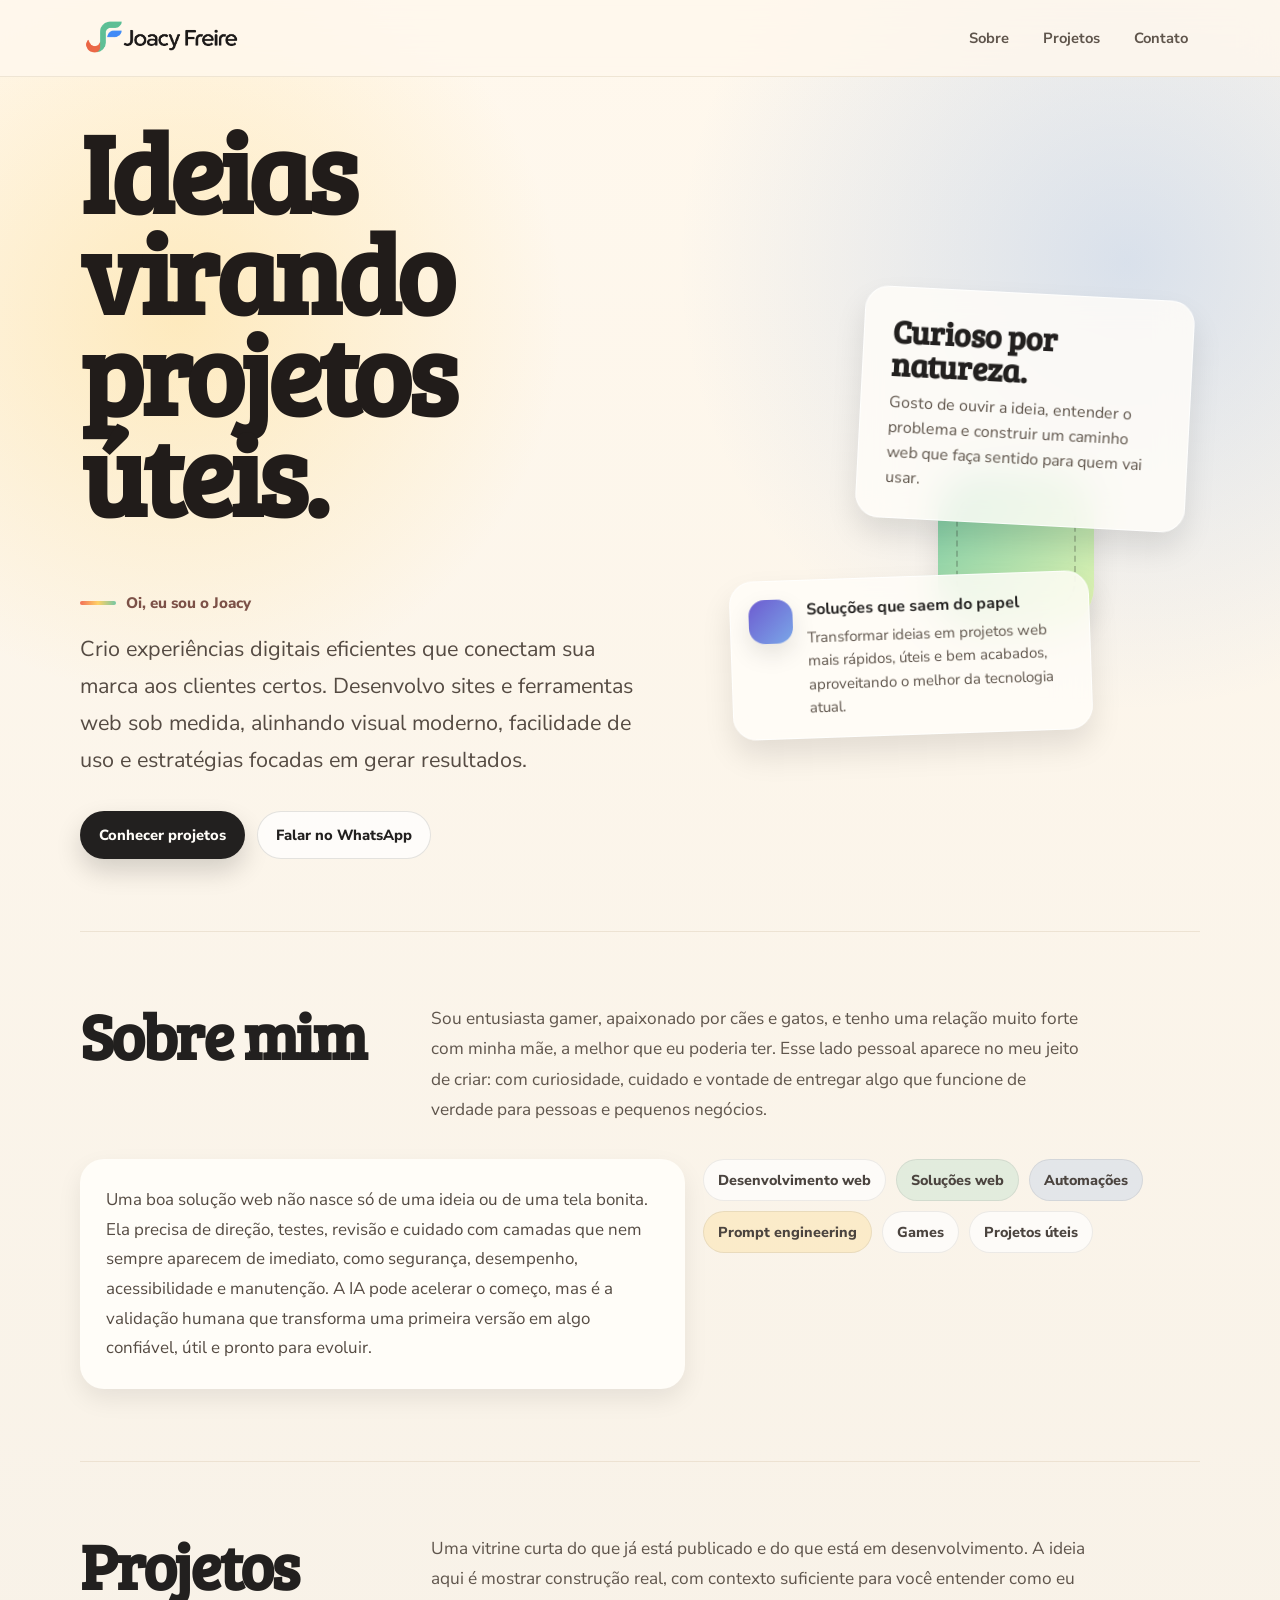
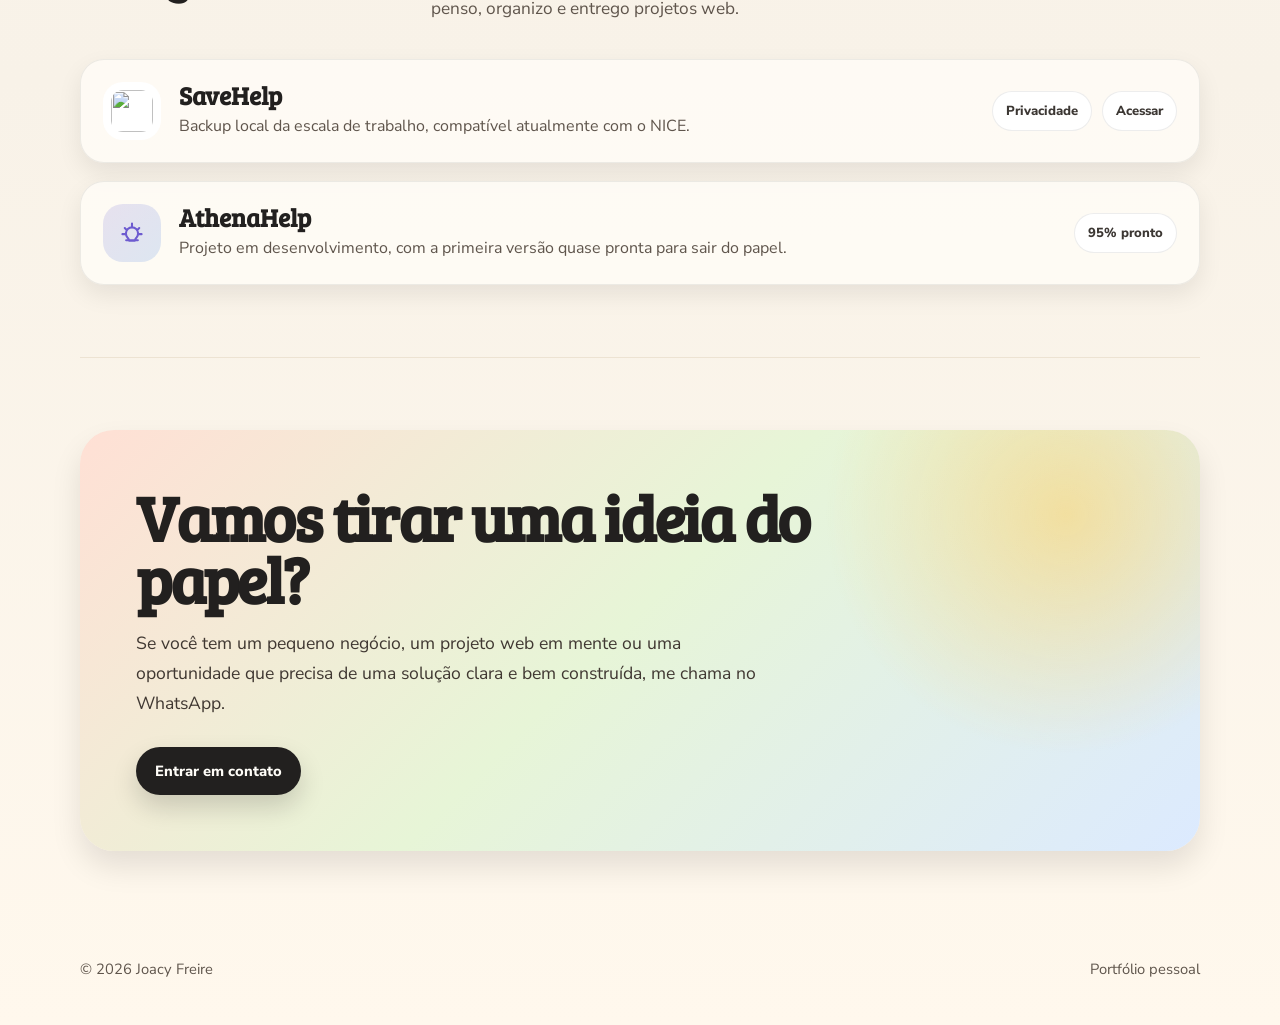
==== commit 16f8c7a6: "Novo layout e melhorias no CSS" ====
--- a/index.html
+++ b/index.html
@@ -1,347 +1,143 @@
 <!DOCTYPE html>
-<html class="scroll-smooth" lang="pt-BR">
+<html lang="pt-BR">
 <head>
-  <meta charset="utf-8"/>
-  <meta content="width=device-width, initial-scale=1.0" name="viewport"/>
-  <title>Joacy Freire</title>
-  <meta name="description" content="Bem-vindo aos projetos pessoais de Joacy Freire." />
-  <link href="https://fonts.googleapis.com" rel="preconnect"/>
-  <link crossorigin="" href="https://fonts.gstatic.com" rel="preconnect"/>
-  <link href="https://fonts.googleapis.com/css2?family=Cormorant+Garamond:ital,wght@0,400;0,600;0,700;1,400&amp;family=Plus+Jakarta+Sans:wght@300;400;500;600;700&amp;display=swap" rel="stylesheet"/>
-  <script src="https://cdn.tailwindcss.com?plugins=forms,container-queries"></script>
-  <script>
-    tailwind.config = {
-      theme: {
-        extend: {
-          fontFamily: {
-            serif: ['"Cormorant Garamond"', 'Georgia', 'serif'],
-            sans: ['"Plus Jakarta Sans"', 'sans-serif'],
-          },
-          colors: {
-            brand: {
-              dark: '#080b11',
-              darker: '#05070a',
-              card: 'rgba(15, 20, 31, 0.65)',
-              blue: '#2563eb',
-              red: '#ef4444',
-              emerald: '#10b981',
-            }
-          }
-        }
-      }
-    }
-  </script>
-  <style data-purpose="ambient-effects">
-    body {
-      background-color: #080b11;
-      color: #94a3b8;
-    }
-
-    .bg-ambient-glow {
-      background-image:
-        radial-gradient(circle at 15% 15%, rgba(37, 99, 235, 0.08) 0%, transparent 45%),
-        radial-gradient(circle at 85% 25%, rgba(239, 68, 68, 0.05) 0%, transparent 50%),
-        radial-gradient(circle at 50% 60%, rgba(16, 185, 129, 0.04) 0%, transparent 55%),
-        radial-gradient(circle at 50% 90%, rgba(37, 99, 235, 0.06) 0%, transparent 50%);
-    }
-
-    .glass-border {
-      border: 1px solid rgba(255, 255, 255, 0.08);
-      backdrop-filter: blur(16px);
-      -webkit-backdrop-filter: blur(16px);
-    }
-
-    .glass-border-subtle {
-      border: 1px solid rgba(255, 255, 255, 0.05);
-    }
-
-    .bahia-bar {
-      height: 3px;
-      background: linear-gradient(
-        90deg,
-        #0066b3 0 20%,
-        #e30613 20% 40%,
-        #fff 40% 60%,
-        #e30613 60% 80%,
-        #0066b3 80% 100%
-      );
-      opacity: 0.9;
-    }
-
-    .reveal {
-      opacity: 0;
-      transform: translateY(1.25rem);
-      transition: opacity 0.8s ease, transform 0.8s ease;
-      transition-delay: var(--d, 0ms);
-    }
-
-    .reveal.in {
-      opacity: 1;
-      transform: translateY(0);
-    }
-
-    @media (prefers-reduced-motion: reduce) {
-      html { scroll-behavior: auto; }
-      .status-dot-pulse { animation: none; }
-      .reveal {
-        opacity: 1;
-        transform: none;
-        transition: none;
-      }
-    }
-  </style>
-  <style data-purpose="micro-interactions">
-    @keyframes subtle-pulse {
-      0%, 100% { opacity: 1; transform: scale(1); }
-      50% { opacity: 0.55; transform: scale(1.15); }
-    }
-    .status-dot-pulse {
-      animation: subtle-pulse 2.8s infinite ease-in-out;
-    }
-
-    .nav-hover-line {
-      position: relative;
-    }
-    .nav-hover-line::after {
-      content: '';
-      position: absolute;
-      width: 0%;
-      height: 1px;
-      bottom: -4px;
-      left: 0;
-      background-color: #ffffff;
-      transition: width 0.3s ease-out;
-    }
-    .nav-hover-line:hover::after {
-      width: 100%;
-    }
-  </style>
+  <meta charset="utf-8" />
+  <meta name="viewport" content="width=device-width, initial-scale=1" />
+  <title>Joacy Freire | Portfólio</title>
+  <meta name="description" content="Portfólio de Joacy Freire, criador de soluções web para pequenos negócios e projetos digitais." />
+  <link rel="stylesheet" href="styles/index.css">
+  <link rel="icon" href="assets/logos/favicon.ico" sizes="any" />
+  <link rel="icon" type="image/png" href="assets/logos/favicon-32.png" sizes="32x32" />
+  <link rel="apple-touch-icon" href="assets/logos/apple-touch-icon.png" />
+  <link rel="preconnect" href="https://fonts.googleapis.com" />
+  <link rel="preconnect" href="https://fonts.gstatic.com" crossorigin />
+  <link href="https://fonts.googleapis.com/css2?family=Bree+Serif&family=Nunito+Sans:opsz,wght@6..12,400;6..12,500;6..12,600;6..12,700;6..12,800&display=swap" rel="stylesheet" />
 </head>
-<body class="font-sans antialiased selection:bg-blue-600 selection:text-white relative overflow-x-hidden min-h-screen bg-ambient-glow">
-  <header class="fixed top-0 left-0 right-0 z-50 transition-all duration-300 bg-[#080b11]/80 backdrop-blur-md border-b border-white/[0.04]">
-    <div class="bahia-bar" aria-hidden="true"></div>
-    <div class="max-w-4xl mx-auto px-6 h-20 flex items-center justify-between">
-      <a class="group flex items-center gap-2 tracking-[0.2em] text-xs font-semibold text-slate-300 uppercase hover:text-white transition-colors" href="#">
-        <span class="tracking-wider">PLAYER</span>
-        <span class="text-red-500 font-mono text-[13px] group-hover:text-red-400 transition-colors">01</span>
-        <span class="text-slate-600 font-light">•</span>
-        <span class="text-slate-400 group-hover:text-white transition-colors tracking-widest">JF</span>
+<body>
+  <header class="site-header">
+    <div class="shell topbar">
+      <a class="brand" href="#">
+        <img class="brand-logo" src="assets/logos/joacy-logo-transparent.png" alt="Joacy Freire" width="2101" height="748" />
       </a>
-      <nav class="flex items-center gap-7 text-xs tracking-[0.18em] font-medium text-slate-400 uppercase" aria-label="Principal">
-        <a class="nav-hover-line hover:text-slate-100 transition-colors py-1" href="#sobre">Sobre</a>
-        <a class="nav-hover-line hover:text-slate-100 transition-colors py-1" href="#projetos">Projetos</a>
-        <a class="nav-hover-line hover:text-slate-100 transition-colors py-1" href="#contato">Contato</a>
+      <nav class="nav" aria-label="Principal">
+        <a href="#sobre">Sobre</a>
+        <a href="#projetos">Projetos</a>
+        <a href="#contato">Contato</a>
       </nav>
     </div>
   </header>
 
-  <main class="max-w-4xl mx-auto px-6 pt-36 pb-20 space-y-36">
-    <section class="pt-12 md:pt-20 flex flex-col items-start relative">
-      <div class="inline-flex items-center gap-2.5 px-3.5 py-1.5 rounded-full bg-slate-900/80 glass-border-subtle shadow-sm mb-9" data-purpose="status-badge">
-        <span class="relative flex h-2 w-2">
-          <span class="status-dot-pulse absolute inline-flex h-full w-full rounded-full bg-emerald-400 opacity-75"></span>
-          <span class="relative inline-flex rounded-full h-2 w-2 bg-emerald-500"></span>
-        </span>
-        <span class="text-[11px] uppercase tracking-[0.22em] font-semibold text-slate-300">
-          Disponível para projetos
-        </span>
+  <main>
+    <section class="shell hero">
+      <div class="hero-copy">
+        <h1>Ideias virando projetos úteis.</h1>
+        <p class="hello-line">Oi, eu sou o Joacy</p>
+        <p class="intro">
+          Crio experiências digitais eficientes que conectam sua marca aos clientes certos. Desenvolvo sites e ferramentas web sob medida, alinhando visual moderno, facilidade de uso e estratégias focadas em gerar resultados.
+        </p>
+        <div class="actions">
+          <a class="button primary" href="#projetos">Conhecer projetos</a>
+          <a class="button secondary" data-whatsapp href="#" rel="noopener noreferrer" target="_blank">Falar no WhatsApp</a>
+        </div>
       </div>
-      <h1 class="font-serif text-6xl sm:text-7xl md:text-8xl lg:text-[5.75rem] font-normal tracking-tight text-white leading-[0.98] mb-6 select-none">
-        Joacy<br/>
-        Freire
-      </h1>
-      <div class="flex items-center h-[3px] w-14 mb-8 rounded-full overflow-hidden bg-slate-800" title="Identidade Visual">
-        <span class="w-1/2 h-full bg-blue-500"></span>
-        <span class="w-1/2 h-full bg-red-500"></span>
-      </div>
-      <p class="max-w-2xl text-lg sm:text-xl text-slate-300 font-light leading-relaxed mb-10">
-        Bem-vindo. Este é o cantinho onde guardo o que construo —
-        <strong class="font-normal text-white">com curiosidade, afeto e um pouco de ousadia.</strong>
-      </p>
-      <div class="flex flex-wrap items-center gap-3.5 pt-1">
-        <a class="inline-flex items-center gap-2.5 px-5 py-2.5 rounded-full bg-slate-900/90 hover:bg-slate-800 text-slate-200 hover:text-white glass-border text-xs font-medium tracking-wider uppercase transition-all duration-200 hover:scale-[1.02] active:scale-[0.98]" href="#sobre">
-          <svg class="w-3.5 h-3.5 text-blue-400" fill="none" stroke="currentColor" viewBox="0 0 24 24">
-            <path d="M16 7a4 4 0 11-8 0 4 4 0 018 0zM12 14a7 7 0 00-7 7h14a7 7 0 00-7-7z" stroke-linecap="round" stroke-linejoin="round" stroke-width="2"></path>
-          </svg>
-          Sobre mim
-        </a>
-        <a class="inline-flex items-center gap-2.5 px-5 py-2.5 rounded-full bg-slate-900/60 hover:bg-slate-800/80 text-slate-300 hover:text-white glass-border text-xs font-medium tracking-wider uppercase transition-all duration-200 hover:scale-[1.02] active:scale-[0.98]" href="#projetos">
-          <svg class="w-3.5 h-3.5 text-slate-400" fill="none" stroke="currentColor" viewBox="0 0 24 24">
-            <path d="M19 11H5m14 0a2 2 0 012 2v6a2 2 0 01-2 2H5a2 2 0 01-2-2v-6a2 2 0 012-2m14 0V9a2 2 0 00-2-2M5 11V9a2 2 0 012-2m0 0V5a2 2 0 012-2h6a2 2 0 012 2v2M7 7h10" stroke-linecap="round" stroke-linejoin="round" stroke-width="2"></path>
-          </svg>
-          Ver projetos
-        </a>
-        <a class="inline-flex items-center gap-2 px-5 py-2.5 rounded-full bg-emerald-950/40 hover:bg-emerald-900/50 text-emerald-300 hover:text-emerald-200 border border-emerald-500/30 text-xs font-medium tracking-wider uppercase transition-all duration-200 hover:scale-[1.02] active:scale-[0.98]" data-whatsapp href="#" rel="noopener noreferrer" target="_blank">
-          <svg class="w-3.5 h-3.5 text-emerald-400" fill="currentColor" viewBox="0 0 24 24">
-            <path d="M.057 24l1.687-6.163c-1.041-1.804-1.588-3.849-1.587-5.946.003-6.556 5.338-11.891 11.893-11.891 3.181.001 6.167 1.24 8.413 3.488 2.245 2.248 3.481 5.236 3.48 8.414-.003 6.557-5.338 11.892-11.893 11.892-1.99-.001-3.951-.5-5.688-1.448l-6.305 1.654zm6.597-3.807c1.676.995 3.276 1.591 5.392 1.592 5.448 0 9.886-4.434 9.889-9.885.002-5.462-4.415-9.89-9.881-9.892-5.452 0-9.887 4.434-9.889 9.884-.001 2.225.651 3.891 1.746 5.634l-.999 3.648 3.742-.981zm11.387-5.464c-.074-.124-.272-.198-.57-.347-.297-.149-1.758-.868-2.031-.967-.272-.099-.47-.149-.669.149-.198.297-.768.967-.941 1.165-.173.198-.347.223-.644.074-.297-.149-1.255-.462-2.39-1.475-.883-.788-1.48-1.761-1.653-2.059-.173-.297-.018-.458.13-.606.134-.133.297-.347.446-.521.151-.172.2-.296.3-.495.099-.198.05-.372-.025-.521-.075-.148-.669-1.611-.916-2.206-.242-.579-.487-.501-.669-.51l-.57-.01c-.198 0-.52.074-.792.372s-1.04 1.016-1.04 2.479 1.065 2.876 1.213 3.074c.149.198 2.095 3.2 5.076 4.487.709.306 1.263.489 1.694.626.712.226 1.36.194 1.872.118.571-.085 1.758-.719 2.006-1.413.248-.695.248-1.29.173-1.414z"></path>
-          </svg>
-          WhatsApp
-        </a>
+
+      <div class="portrait-board" aria-label="Resumo do portfólio">
+        <div class="color-chip" aria-hidden="true"></div>
+        <aside class="floating-card name-card reveal" style="--tilt: 3deg">
+          <strong>Curioso por natureza.</strong>
+          <p>Gosto de ouvir a ideia, entender o problema e construir um caminho web que faça sentido para quem vai usar.</p>
+        </aside>
+        <aside class="floating-card skill-card reveal" style="--tilt: -2deg; --d: 120ms">
+          <div class="skill-row">
+            <span class="spark" aria-hidden="true"></span>
+            <div>
+              <h2>Soluções que saem do papel</h2>
+              <p>Transformar ideias em projetos web mais rápidos, úteis e bem acabados, aproveitando o melhor da tecnologia atual.</p>
+            </div>
+          </div>
+        </aside>
       </div>
     </section>
 
-    <section class="pt-8" id="sobre">
-      <div class="flex items-center gap-2 mb-6 text-slate-400">
-        <svg class="w-3.5 h-3.5 text-blue-400" fill="none" stroke="currentColor" viewBox="0 0 24 24">
-          <path d="M11.049 2.927c.3-.921 1.603-.921 1.902 0l1.519 4.674a1 1 0 00.95.69h4.915c.969 0 1.371 1.24.588 1.81l-3.976 2.888a1 1 0 00-.363 1.118l1.518 4.674c.3.922-.755 1.688-1.538 1.118l-3.976-2.888a1 1 0 00-1.176 0l-3.976 2.888c-.783.57-1.838-.197-1.538-1.118l1.518-4.674a1 1 0 00-.363-1.118l-3.976-2.888c-.784-.57-.38-1.81.588-1.81h4.914a1 1 0 00.951-.69l1.519-4.674z" stroke-linecap="round" stroke-linejoin="round" stroke-width="1.8"></path>
-        </svg>
-        <span class="text-xs uppercase tracking-[0.24em] font-semibold text-slate-400">Sobre mim</span>
-      </div>
-      <h2 class="reveal font-serif text-4xl sm:text-5xl text-slate-100 font-normal tracking-tight mb-8 leading-tight max-w-2xl">
-        Games, futebol, pets e a mãe que move o mundo
-      </h2>
-      <div class="space-y-6 text-slate-300 font-light text-base sm:text-[1.06rem] leading-relaxed max-w-3xl">
-        <p class="reveal" style="--d:140ms">
-          Sou entusiasta gamer, torcedor do Bahia e apaixonado por cachorros e gatos.
-          Acima de tudo, amo a minha mãe — a melhor que eu poderia ter.
-        </p>
-        <p class="reveal text-slate-400" style="--d:200ms">
-          Saber como pedir para uma IA pode ser tão poderoso quanto saber escrever código.
-          Entendo que cada um tem a sua função e uma complementa a outra.
-          Encontrei na engenharia de prompts uma nova forma de criar:
-          antes o que era só uma ideia, agora é algo real e funcional.
+    <section class="shell section" id="sobre">
+      <div class="section-head">
+        <h2>Sobre mim</h2>
+        <p class="section-lede">
+          Sou entusiasta gamer, apaixonado por cães e gatos, e tenho uma relação muito forte com minha mãe, a melhor que eu poderia ter. Esse lado pessoal aparece no meu jeito de criar: com curiosidade, cuidado e vontade de entregar algo que funcione de verdade para pessoas e pequenos negócios.
         </p>
       </div>
-      <div class="flex flex-wrap items-center gap-2.5 pt-9 reveal" style="--d:260ms" aria-label="Traços">
-        <span class="inline-flex items-center gap-2 px-4 py-1.5 rounded-full bg-slate-900/80 glass-border text-xs text-slate-200 font-normal hover:border-slate-600 transition-colors">
-          <span class="text-red-400 text-xs">❤️</span>
-          Mãe
-        </span>
-        <span class="inline-flex items-center gap-2 px-4 py-1.5 rounded-full bg-slate-900/80 glass-border text-xs text-slate-200 font-normal hover:border-slate-600 transition-colors">
-          <svg class="w-3.5 h-3.5 text-amber-400" fill="currentColor" viewBox="0 0 24 24" aria-hidden="true">
-            <ellipse cx="8.1" cy="8.4" rx="1.85" ry="2.35"/>
-            <ellipse cx="15.9" cy="8.4" rx="1.85" ry="2.35"/>
-            <ellipse cx="5.6" cy="12.6" rx="1.75" ry="2.15"/>
-            <ellipse cx="18.4" cy="12.6" rx="1.75" ry="2.15"/>
-            <path d="M12 13.2c-2.55 0-4.7 1.85-4.7 3.85 0 1.55 1.35 2.75 3.15 3.15.5.12 1.02.2 1.55.2s1.05-.08 1.55-.2c1.8-.4 3.15-1.6 3.15-3.15 0-2-2.15-3.85-4.7-3.85z"/>
-          </svg>
-          Cães &amp; gatos
-        </span>
-        <span class="inline-flex items-center gap-2 px-4 py-1.5 rounded-full bg-slate-900/80 glass-border text-xs text-slate-200 font-normal hover:border-slate-600 transition-colors">
-          <svg class="w-3.5 h-3.5 text-indigo-400" fill="none" stroke="currentColor" viewBox="0 0 24 24" aria-hidden="true">
-            <path d="M6.6 8.75h10.8c1.85 0 3.35 1.55 3.2 3.4l-.45 5.15A2.6 2.6 0 0117.6 19.5h-1.15a1.9 1.9 0 01-1.7-1.05L14.3 17.4H9.7l-.45 1.05a1.9 1.9 0 01-1.7 1.05H6.4a2.6 2.6 0 01-2.55-2.2l-.45-5.15c-.15-1.85 1.35-3.4 3.2-3.4z" stroke-linecap="round" stroke-linejoin="round" stroke-width="1.7"></path>
-            <path d="M8.6 13.15h2.3M9.75 12v2.3" stroke-linecap="round" stroke-width="1.7"></path>
-            <circle cx="14.85" cy="12.55" r="0.7" fill="currentColor" stroke="none"></circle>
-            <circle cx="16.55" cy="14.15" r="0.7" fill="currentColor" stroke="none"></circle>
-          </svg>
-          Gamer
-        </span>
-        <span class="inline-flex items-center gap-2 px-4 py-1.5 rounded-full bg-slate-900/80 glass-border text-xs text-slate-200 font-normal hover:border-slate-600 transition-colors">
-          <span class="inline-flex items-center -space-x-0.5">
-            <span class="w-2 h-2 rounded-full bg-blue-500 ring-1 ring-slate-950"></span>
-            <span class="w-2 h-2 rounded-full bg-white ring-1 ring-slate-950"></span>
-            <span class="w-2 h-2 rounded-full bg-red-500 ring-1 ring-slate-950"></span>
-          </span>
-          Bahia
-        </span>
-        <span class="inline-flex items-center gap-2 px-4 py-1.5 rounded-full bg-slate-900/80 glass-border text-xs text-slate-200 font-normal hover:border-slate-600 transition-colors">
-          <svg class="w-3.5 h-3.5 text-emerald-400" fill="none" stroke="currentColor" viewBox="0 0 24 24">
-            <path d="M8 9l3 3-3 3m5 0h3M5 20h14a2 2 0 002-2V6a2 2 0 00-2-2H5a2 2 0 00-2 2v12a2 2 0 002 2z" stroke-linecap="round" stroke-linejoin="round" stroke-width="1.8"></path>
-          </svg>
-          Prompt Engineer
-        </span>
-      </div>
-    </section>
-
-    <section class="pt-8" id="projetos">
-      <div class="flex items-center gap-2 mb-6 text-slate-400">
-        <svg class="w-3.5 h-3.5 text-blue-400" fill="none" stroke="currentColor" viewBox="0 0 24 24">
-          <path d="M4 6a2 2 0 012-2h2a2 2 0 012 2v2a2 2 0 01-2 2H6a2 2 0 01-2-2V6zM14 6a2 2 0 012-2h2a2 2 0 012 2v2a2 2 0 01-2 2h-2a2 2 0 01-2-2V6zM4 16a2 2 0 012-2h2a2 2 0 012 2v2a2 2 0 01-2 2H6a2 2 0 01-2-2v-2zM14 16a2 2 0 012-2h2a2 2 0 012 2v2a2 2 0 01-2 2h-2a2 2 0 01-2-2v-2z" stroke-linecap="round" stroke-linejoin="round" stroke-width="1.8"></path>
-        </svg>
-        <span class="text-xs uppercase tracking-[0.24em] font-semibold text-slate-400">Projetos</span>
-      </div>
-      <h2 class="reveal font-serif text-4xl sm:text-5xl text-slate-100 font-normal tracking-tight mb-2">
-        No ar
-      </h2>
-      <p class="reveal text-slate-400 text-sm sm:text-base font-light mb-10" style="--d:120ms">
-        O que já está publicado — e o que ainda vai chegar.
-      </p>
-      <div class="border-t border-b border-white/[0.08] divide-y divide-white/[0.06]">
-        <div class="reveal group py-7 sm:py-8 flex flex-col sm:flex-row sm:items-center justify-between gap-4 transition-colors hover:bg-white/[0.01]" style="--d:180ms">
-          <div class="space-y-1.5">
-            <div class="flex items-center gap-3">
-              <span class="inline-flex items-center justify-center w-7 h-7 rounded-md overflow-hidden bg-slate-900 border border-white/10 group-hover:scale-110 transition-transform shrink-0">
-                <img alt="" class="w-full h-full object-cover" src="https://lh3.googleusercontent.com/doObkHUjC157ZsEW7Ng3qMWOoEOqHBC3__MivDHMwWUjR3q1GNY5IFfk4aAy4CS4k5r-d6CXa__NiUpT3b46wFtTYg=s128" width="28" height="28"/>
-              </span>
-              <h3 class="text-xl font-serif tracking-normal text-white group-hover:text-blue-300 transition-colors">
-                <a href="https://chromewebstore.google.com/detail/savehelp/kgagebfadmgbbnlmjangolaoijaojbec" target="_blank" rel="noopener noreferrer">SaveHelp</a>
-              </h3>
-            </div>
-            <p class="text-sm text-slate-400 font-light pl-9">
-              Backup local da escala de trabalho, compatível atualmente com o NICE.
-            </p>
-          </div>
-          <div class="pl-9 sm:pl-0 flex items-center gap-5">
-            <a class="text-xs uppercase tracking-widest text-slate-400 hover:text-slate-200 underline decoration-slate-600 underline-offset-4 hover:decoration-slate-300 transition-all" href="savehelp/privacidade.html">
-              política de privacidade
-            </a>
-            <a class="inline-flex items-center gap-1.5 text-xs uppercase tracking-widest text-slate-400 group-hover:text-white transition-colors" href="https://chromewebstore.google.com/detail/savehelp/kgagebfadmgbbnlmjangolaoijaojbec" target="_blank" rel="noopener noreferrer">
-              <span>Acessar</span>
-              <svg class="w-4 h-4 transform group-hover:translate-x-1 group-hover:-translate-y-1 transition-transform" fill="none" stroke="currentColor" viewBox="0 0 24 24">
-                <path d="M10 6H6a2 2 0 00-2 2v10a2 2 0 002 2h10a2 2 0 002-2v-4M14 4h6m0 0v6m0-6L10 14" stroke-linecap="round" stroke-linejoin="round" stroke-width="1.8"></path>
-              </svg>
-            </a>
-          </div>
-        </div>
-        <div class="reveal group py-7 sm:py-8 flex flex-col sm:flex-row sm:items-center justify-between gap-4 transition-colors hover:bg-white/[0.01]" style="--d:220ms">
-          <div class="space-y-1.5">
-            <div class="flex items-center gap-3">
-              <span class="inline-flex items-center justify-center w-6 h-6 rounded-md bg-blue-500/10 text-blue-400 border border-blue-500/20 group-hover:scale-110 transition-transform">
-                <svg class="w-3.5 h-3.5" fill="none" stroke="currentColor" viewBox="0 0 24 24">
-                  <path d="M9.663 17h4.673M12 3v1m6.364 1.636l-.707.707M21 12h-1M4 12H3m3.343-5.657l-.707-.707m2.828 9.9a5 5 0 117.072 0l-.548.547A3.374 3.374 0 0014 18.469V19a2 2 0 11-4 0v-.531c0-.895-.356-1.754-.988-2.386l-.548-.547z" stroke-linecap="round" stroke-linejoin="round" stroke-width="1.8"></path>
-                </svg>
-              </span>
-              <h3 class="text-xl font-serif tracking-normal text-white group-hover:text-blue-300 transition-colors">
-                AthenaHelp
-              </h3>
-            </div>
-            <p class="text-sm text-slate-400 font-light flex items-center gap-2 pl-9">
-              Em desenvolvimento
-            </p>
-          </div>
-          <div class="pl-9 sm:pl-0 flex items-center gap-3 min-w-[9.5rem]">
-            <div class="flex-1 h-1 rounded-full bg-slate-800 overflow-hidden" aria-hidden="true">
-              <span class="block h-full w-[95%] rounded-full bg-blue-500"></span>
-            </div>
-            <span class="text-xs uppercase tracking-widest text-slate-400 whitespace-nowrap">95%</span>
-          </div>
+      <div class="about-grid">
+        <article class="about-note reveal">
+          <p>
+            Uma boa solução web não nasce só de uma ideia ou de uma tela bonita. Ela precisa de direção, testes, revisão e cuidado com camadas que nem sempre aparecem de imediato, como segurança, desempenho, acessibilidade e manutenção. A IA pode acelerar o começo, mas é a validação humana que transforma uma primeira versão em algo confiável, útil e pronto para evoluir.
+          </p>
+        </article>
+        <div class="tags reveal" style="--d: 120ms" aria-label="Interesses e focos">
+          <span class="tag">Desenvolvimento web</span>
+          <span class="tag">Soluções web</span>
+          <span class="tag">Automações</span>
+          <span class="tag">Prompt engineering</span>
+          <span class="tag">Games</span>
+          <span class="tag">Projetos úteis</span>
         </div>
       </div>
     </section>
 
-    <section class="pt-8" id="contato">
-      <div class="flex items-center gap-2 mb-6 text-slate-400">
-        <svg class="w-3.5 h-3.5 text-blue-400" fill="none" stroke="currentColor" viewBox="0 0 24 24">
-          <path d="M8 12h.01M12 12h.01M16 12h.01M21 12c0 4.418-4.03 8-9 8a9.863 9.863 0 01-4.255-.949L3 20l1.395-3.72C3.512 15.042 3 13.574 3 12c0-4.418 4.03-8 9-8s9 3.582 9 8z" stroke-linecap="round" stroke-linejoin="round" stroke-width="1.8"></path>
-        </svg>
-        <span class="text-xs uppercase tracking-[0.24em] font-semibold text-slate-400">Contato</span>
+    <section class="shell section" id="projetos">
+      <div class="section-head">
+        <h2>Projetos</h2>
+        <p class="section-lede">
+          Uma vitrine curta do que já está publicado e do que está em desenvolvimento. A ideia aqui é mostrar construção real, com contexto suficiente para você entender como eu penso, organizo e entrego projetos web.
+        </p>
       </div>
-      <h2 class="reveal font-serif text-4xl sm:text-5xl text-slate-100 font-normal tracking-tight mb-4">
-        Vamos conversar
-      </h2>
-      <p class="reveal text-slate-300 text-base sm:text-lg font-light leading-relaxed max-w-xl mb-9" style="--d:140ms">
-        Quer falar de um projeto, de uma ideia ou só dizer oi? Me chama no WhatsApp.
-      </p>
-      <div>
-        <a class="reveal inline-flex items-center gap-3 px-6 py-3.5 rounded-full bg-emerald-950/40 hover:bg-emerald-900/60 text-emerald-300 hover:text-white border border-emerald-500/40 hover:border-emerald-400/60 text-xs sm:text-sm font-medium tracking-wider uppercase transition-all duration-300 shadow-[0_0_25px_rgba(16,185,129,0.15)] hover:shadow-[0_0_35px_rgba(16,185,129,0.3)] hover:scale-[1.02] active:scale-[0.98]" style="--d:200ms" data-whatsapp href="#" rel="noopener noreferrer" target="_blank">
-          <svg class="w-4 h-4 text-emerald-400 fill-current" viewBox="0 0 24 24">
-            <path d="M.057 24l1.687-6.163c-1.041-1.804-1.588-3.849-1.587-5.946.003-6.556 5.338-11.891 11.893-11.891 3.181.001 6.167 1.24 8.413 3.488 2.245 2.248 3.481 5.236 3.48 8.414-.003 6.557-5.338 11.892-11.893 11.892-1.99-.001-3.951-.5-5.688-1.448l-6.305 1.654zm6.597-3.807c1.676.995 3.276 1.591 5.392 1.592 5.448 0 9.886-4.434 9.889-9.885.002-5.462-4.415-9.89-9.881-9.892-5.452 0-9.887 4.434-9.889 9.884-.001 2.225.651 3.891 1.746 5.634l-.999 3.648 3.742-.981zm11.387-5.464c-.074-.124-.272-.198-.57-.347-.297-.149-1.758-.868-2.031-.967-.272-.099-.47-.149-.669.149-.198.297-.768.967-.941 1.165-.173.198-.347.223-.644.074-.297-.149-1.255-.462-2.39-1.475-.883-.788-1.48-1.761-1.653-2.059-.173-.297-.018-.458.13-.606.134-.133.297-.347.446-.521.151-.172.2-.296.3-.495.099-.198.05-.372-.025-.521-.075-.148-.669-1.611-.916-2.206-.242-.579-.487-.501-.669-.51l-.57-.01c-.198 0-.52.074-.792.372s-1.04 1.016-1.04 2.479 1.065 2.876 1.213 3.074c.149.198 2.095 3.2 5.076 4.487.709.306 1.263.489 1.694.626.712.226 1.36.194 1.872.118.571-.085 1.758-.719 2.006-1.413.248-.695.248-1.29.173-1.414z"></path>
-          </svg>
-          <span>Entrar em contato pelo WhatsApp</span>
-        </a>
+
+      <div class="projects">
+        <article class="project reveal">
+          <span class="project-icon">
+            <img alt="" src="https://lh3.googleusercontent.com/doObkHUjC157ZsEW7Ng3qMWOoEOqHBC3__MivDHMwWUjR3q1GNY5IFfk4aAy4CS4k5r-d6CXa__NiUpT3b46wFtTYg=s128" width="42" height="42" />
+          </span>
+          <div>
+            <h3>SaveHelp</h3>
+            <p>Backup local da escala de trabalho, compatível atualmente com o NICE.</p>
+          </div>
+          <div class="project-actions">
+            <a class="tiny-link" href="savehelp/privacidade.html">Privacidade</a>
+            <a class="tiny-link" href="https://chromewebstore.google.com/detail/savehelp/kgagebfadmgbbnlmjangolaoijaojbec" target="_blank" rel="noopener noreferrer">Acessar</a>
+          </div>
+        </article>
+
+        <article class="project reveal" style="--d: 110ms">
+          <span class="project-icon local" aria-hidden="true">
+            <svg width="28" height="28" viewBox="0 0 24 24" fill="none">
+              <path d="M7 18.2h10M12 3.8v2.3m6.2 1.7-1.6 1.6M20.2 13h-2.3M6.1 13H3.8m3.6-3.6L5.8 7.8M15.9 15.8a5.2 5.2 0 1 0-7.8 0c.8.7 1.2 1.7 1.4 2.7h5c.2-1 .6-2 1.4-2.7Z" stroke="currentColor" stroke-width="1.8" stroke-linecap="round" stroke-linejoin="round"/>
+            </svg>
+          </span>
+          <div>
+            <h3>AthenaHelp</h3>
+            <p>Projeto em desenvolvimento, com a primeira versão quase pronta para sair do papel.</p>
+          </div>
+          <div class="project-actions">
+            <span class="tiny-link" aria-label="Progresso do projeto AthenaHelp">95% pronto</span>
+          </div>
+        </article>
+      </div>
+    </section>
+
+    <section class="shell section" id="contato">
+      <div class="contact-band reveal">
+        <h2>Vamos tirar uma ideia do papel?</h2>
+        <p>
+          Se você tem um pequeno negócio, um projeto web em mente ou uma oportunidade que precisa de uma solução clara e bem construída, me chama no WhatsApp.
+        </p>
+        <a class="button primary" data-whatsapp href="#" rel="noopener noreferrer" target="_blank">Entrar em contato</a>
       </div>
     </section>
   </main>
 
-  <footer class="border-t border-white/[0.05] py-12 text-center text-xs tracking-wider text-slate-400">
-    <div class="max-w-4xl mx-auto px-6 flex flex-col sm:flex-row items-center justify-center gap-2 sm:gap-3">
-      <span>© <span id="year"></span> Joacy Freire</span>
-      <span class="inline-flex items-center -space-x-0.5" title="Bahia">
-        <span class="w-2 h-2 rounded-full bg-blue-500 ring-1 ring-slate-950"></span>
-        <span class="w-2 h-2 rounded-full bg-white ring-1 ring-slate-950"></span>
-        <span class="w-2 h-2 rounded-full bg-red-500 ring-1 ring-slate-950"></span>
-      </span>
-      <span class="text-slate-300">É o Bahia</span>
+  <footer class="footer">
+    <div class="shell">
+      <span>&copy; <span id="year"></span> Joacy Freire</span>
+      <span>Portfólio pessoal</span>
     </div>
   </footer>
 
@@ -357,17 +153,17 @@
       var reduce = window.matchMedia("(prefers-reduced-motion: reduce)").matches;
       var items = document.querySelectorAll(".reveal");
       if (!reduce && "IntersectionObserver" in window) {
-        var io = new IntersectionObserver(function (entries) {
-          entries.forEach(function (e) {
-            if (e.isIntersecting) {
-              e.target.classList.add("in");
-              io.unobserve(e.target);
+        var observer = new IntersectionObserver(function (entries) {
+          entries.forEach(function (entry) {
+            if (entry.isIntersecting) {
+              entry.target.classList.add("in");
+              observer.unobserve(entry.target);
             }
           });
-        }, { threshold: 0.16 });
-        items.forEach(function (el) { io.observe(el); });
+        }, { threshold: 0.18 });
+        items.forEach(function (item) { observer.observe(item); });
       } else {
-        items.forEach(function (el) { el.classList.add("in"); });
+        items.forEach(function (item) { item.classList.add("in"); });
       }
     })();
   </script>
--- a/styles/index.css
+++ b/styles/index.css
@@ -0,0 +1,621 @@
+:root {
+      color-scheme: light;
+      --cream: #fff8ed;
+      --paper: #fffdf8;
+      --ink: #22201f;
+      --muted: #5f554c;
+      --line: #eadfcd;
+      --coral: #f26f57;
+      --mint: #74c7a4;
+      --blue: #7aa7e8;
+      --plum: #6d5bd0;
+      --sun: #ffd166;
+      --shadow: 0 16px 30px rgba(0, 0, 0, 0.1);
+      --radius: 24px;
+      --sans: "Nunito Sans", system-ui, -apple-system, BlinkMacSystemFont, "Segoe UI", sans-serif;
+      --display: "Bree Serif", Georgia, serif;
+    }
+
+    * {
+      box-sizing: border-box;
+    }
+
+    html {
+      scroll-behavior: smooth;
+    }
+
+    body {
+      margin: 0;
+      min-height: 100vh;
+      background:
+        radial-gradient(circle at 14% 12%, rgba(255, 209, 102, 0.35), transparent 24rem),
+        radial-gradient(circle at 88% 10%, rgba(122, 167, 232, 0.28), transparent 28rem),
+        linear-gradient(180deg, var(--cream), #f8f2e8 64%, #fff8ed);
+      color: var(--ink);
+      font-family: var(--sans);
+      text-rendering: optimizeLegibility;
+    }
+
+    a {
+      color: inherit;
+    }
+
+    ::selection {
+      background: rgba(242, 111, 87, 0.28);
+      color: var(--ink);
+    }
+
+    :focus-visible {
+      outline: 3px solid rgba(109, 91, 208, 0.48);
+      outline-offset: 5px;
+      border-radius: 999px;
+    }
+
+    .shell {
+      width: min(100% - 32px, 1120px);
+      margin: 0 auto;
+    }
+
+    .site-header {
+      position: sticky;
+      top: 0;
+      z-index: 20;
+      background: rgba(255, 248, 237, 0.78);
+      border-bottom: 1px solid rgba(234, 223, 205, 0.75);
+      backdrop-filter: blur(18px);
+    }
+
+    .topbar {
+      min-height: 76px;
+      display: flex;
+      align-items: center;
+      justify-content: space-between;
+      gap: 24px;
+    }
+
+    .brand {
+      display: inline-flex;
+      align-items: center;
+      text-decoration: none;
+    }
+
+    .brand-logo {
+      width: auto;
+      height: clamp(48px, 6vw, 58px);
+      display: block;
+    }
+
+    .nav {
+      display: flex;
+      align-items: center;
+      gap: 10px;
+      color: var(--muted);
+      font-size: 0.92rem;
+      font-weight: 700;
+    }
+
+    .nav a {
+      padding: 10px 12px;
+      border-radius: 999px;
+      text-decoration: none;
+      transition: color 180ms ease, background 180ms ease;
+    }
+
+    .nav a:hover {
+      background: rgba(255, 255, 255, 0.74);
+      color: var(--ink);
+    }
+
+    .hero {
+      position: relative;
+      display: grid;
+      grid-template-columns: minmax(0, 1.08fr) minmax(280px, 0.92fr);
+      align-items: center;
+      gap: clamp(32px, 7vw, 84px);
+      padding: clamp(60px, 8vw, 104px) 0 72px;
+    }
+
+    .hero-copy {
+      max-width: 680px;
+    }
+
+    .hello-line {
+      display: inline-flex;
+      align-items: center;
+      gap: 10px;
+      margin: 70px 0 18px;
+      color: #7c5147;
+      font-size: 0.95rem;
+      font-weight: 800;
+    }
+
+    .hello-line::before {
+      content: "";
+      width: 36px;
+      height: 4px;
+      border-radius: 999px;
+      background: linear-gradient(90deg, var(--coral), var(--sun), var(--mint));
+    }
+
+    h1 {
+      margin: -60px 0 0;
+      color: #211c1a;
+      font-family: var(--display);
+      font-size: clamp(3.9rem, 12vw, 7rem);
+      font-weight: 700;
+      line-height: 0.9;
+      letter-spacing: -0.04em;
+      text-wrap: balance;
+    }
+
+    .intro {
+      margin: 0 0 0;
+      max-width: 62ch;
+      color: #554b43;
+      font-size: clamp(1.12rem, 2vw, 1.35rem);
+      line-height: 1.72;
+    }
+
+    .intro strong {
+      color: #26211f;
+      font-weight: 800;
+    }
+
+    .actions {
+      display: flex;
+      flex-wrap: wrap;
+      gap: 12px;
+      margin-top: 32px;
+    }
+
+    .button {
+      display: inline-flex;
+      align-items: center;
+      justify-content: center;
+      gap: 9px;
+      min-height: 48px;
+      padding: 0 18px;
+      border-radius: 999px;
+      border: 1px solid transparent;
+      font-size: 0.92rem;
+      font-weight: 800;
+      text-decoration: none;
+      transition: transform 180ms ease, box-shadow 180ms ease, background 180ms ease;
+    }
+
+    .button:hover {
+      transform: translateY(-2px);
+    }
+
+    .button.primary {
+      background: #22201f;
+      color: #fffdf8;
+      box-shadow: 0 12px 26px rgba(0, 0, 0, 0.16);
+    }
+
+    .button.secondary {
+      background: rgba(255, 255, 255, 0.72);
+      border-color: rgba(34, 32, 31, 0.12);
+      color: var(--ink);
+    }
+
+    .portrait-board {
+      position: relative;
+      min-height: 520px;
+    }
+
+    .floating-card {
+      position: absolute;
+      border: 1px solid rgba(255, 255, 255, 0.75);
+      border-radius: var(--radius);
+      background: rgba(255, 253, 248, 0.82);
+      box-shadow: var(--shadow);
+      backdrop-filter: blur(18px);
+    }
+
+    .name-card {
+      inset: 34px 10px auto auto;
+      width: min(88%, 330px);
+      padding: 28px;
+      transform: rotate(3deg);
+    }
+
+    .name-card p {
+      margin: 0;
+      color: var(--muted);
+      line-height: 1.55;
+    }
+
+    .name-card strong {
+      display: block;
+      margin-bottom: 10px;
+      color: var(--ink);
+      font-family: var(--display);
+      font-size: 2rem;
+      line-height: 1.02;
+    }
+
+    .skill-card {
+      left: 8px;
+      bottom: 44px;
+      width: min(90%, 360px);
+      padding: 18px;
+      transform: rotate(-2deg);
+    }
+
+    .skill-row {
+      display: grid;
+      grid-template-columns: auto 1fr;
+      gap: 14px;
+      align-items: start;
+    }
+
+    .spark {
+      width: 44px;
+      height: 44px;
+      border-radius: 16px;
+      background: linear-gradient(135deg, var(--plum), var(--blue));
+      box-shadow: 0 10px 24px rgba(0, 0, 0, 0.1);
+    }
+
+    .skill-card h2 {
+      margin: 0 0 6px;
+      font-size: 1rem;
+    }
+
+    .skill-card p {
+      margin: 0;
+      color: var(--muted);
+      font-size: 0.94rem;
+      line-height: 1.55;
+    }
+
+    .color-chip {
+      position: absolute;
+      width: 156px;
+      height: 156px;
+      border-radius: 42px;
+      background: linear-gradient(135deg, var(--mint), #e8f7b4);
+      box-shadow: 0 12px 28px rgba(0, 0, 0, 0.09);
+      right: 106px;
+      bottom: 150px;
+    }
+
+    .color-chip::after {
+      content: "";
+      position: absolute;
+      inset: 18px;
+      border: 2px dashed rgba(34, 32, 31, 0.22);
+      border-radius: 30px;
+    }
+
+    .section {
+      padding: 72px 0;
+      border-top: 1px solid rgba(234, 223, 205, 0.8);
+    }
+
+    .section-head {
+      display: grid;
+      grid-template-columns: minmax(180px, 0.42fr) 1fr;
+      gap: 28px;
+      align-items: start;
+      margin-bottom: 34px;
+    }
+
+    .section h2 {
+      margin: 0;
+      color: var(--ink);
+      font-family: var(--display);
+      font-size: clamp(2.25rem, 5vw, 4rem);
+      line-height: 0.98;
+      letter-spacing: -0.035em;
+    }
+
+    .section-lede {
+      margin: 0;
+      max-width: 66ch;
+      color: var(--muted);
+      font-size: 1.08rem;
+      line-height: 1.75;
+    }
+
+    .about-grid {
+      display: grid;
+      grid-template-columns: 1fr 0.82fr;
+      gap: 18px;
+    }
+
+    .about-note {
+      padding: 26px;
+      border-radius: var(--radius);
+      background: var(--paper);
+      box-shadow: 0 10px 24px rgba(0, 0, 0, 0.08);
+    }
+
+    .about-note p {
+      margin: 0;
+      color: #554b43;
+      font-size: 1.06rem;
+      line-height: 1.75;
+    }
+
+    .tags {
+      display: flex;
+      flex-wrap: wrap;
+      gap: 10px;
+      align-content: start;
+    }
+
+    .tag {
+      display: inline-flex;
+      align-items: center;
+      min-height: 42px;
+      padding: 0 14px;
+      border-radius: 999px;
+      background: rgba(255, 255, 255, 0.66);
+      border: 1px solid rgba(34, 32, 31, 0.08);
+      color: #4b443f;
+      font-size: 0.9rem;
+      font-weight: 800;
+    }
+
+    .tag:nth-child(2) {
+      background: rgba(116, 199, 164, 0.18);
+    }
+
+    .tag:nth-child(3) {
+      background: rgba(122, 167, 232, 0.18);
+    }
+
+    .tag:nth-child(4) {
+      background: rgba(255, 209, 102, 0.24);
+    }
+
+    .projects {
+      display: grid;
+      gap: 18px;
+    }
+
+    .project {
+      display: grid;
+      grid-template-columns: auto 1fr auto;
+      gap: 18px;
+      align-items: center;
+      padding: 22px;
+      border: 1px solid rgba(34, 32, 31, 0.08);
+      border-radius: var(--radius);
+      background: rgba(255, 253, 248, 0.78);
+      box-shadow: 0 10px 24px rgba(0, 0, 0, 0.08);
+      transition: transform 180ms ease, box-shadow 180ms ease;
+    }
+
+    .project:hover {
+      transform: translateY(-3px);
+      box-shadow: 0 12px 28px rgba(0, 0, 0, 0.1);
+    }
+
+    .project-icon {
+      width: 58px;
+      height: 58px;
+      display: grid;
+      place-items: center;
+      border-radius: 20px;
+      background: #fff;
+      overflow: hidden;
+    }
+
+    .project-icon img {
+      width: 42px;
+      height: 42px;
+      object-fit: cover;
+      border-radius: 12px;
+    }
+
+    .project-icon.local {
+      background: linear-gradient(135deg, rgba(109, 91, 208, 0.16), rgba(122, 167, 232, 0.25));
+      color: var(--plum);
+    }
+
+    .project h3 {
+      margin: 0 0 6px;
+      color: var(--ink);
+      font-family: var(--display);
+      font-size: 1.55rem;
+      line-height: 1;
+    }
+
+    .project p {
+      margin: 0;
+      color: var(--muted);
+      line-height: 1.55;
+    }
+
+    .project-actions {
+      display: flex;
+      flex-wrap: wrap;
+      justify-content: flex-end;
+      gap: 10px;
+    }
+
+    .tiny-link {
+      display: inline-flex;
+      align-items: center;
+      min-height: 40px;
+      padding: 0 13px;
+      border-radius: 999px;
+      background: #fff;
+      border: 1px solid rgba(34, 32, 31, 0.08);
+      color: #3c3733;
+      font-size: 0.82rem;
+      font-weight: 800;
+      text-decoration: none;
+      transition: background 180ms ease, color 180ms ease;
+    }
+
+    .tiny-link:hover {
+      background: #22201f;
+      color: #fffdf8;
+    }
+
+    .contact-band {
+      position: relative;
+      overflow: hidden;
+      padding: clamp(30px, 6vw, 56px);
+      border-radius: 34px;
+      background:
+        radial-gradient(circle at 88% 20%, rgba(255, 209, 102, 0.55), transparent 15rem),
+        linear-gradient(135deg, #ffe0d5, #e7f5d7 48%, #dceaff);
+      box-shadow: var(--shadow);
+    }
+
+    .contact-band h2 {
+      max-width: 680px;
+    }
+
+    .contact-band p {
+      max-width: 650px;
+      margin: 18px 0 0;
+      color: #403832;
+      font-size: 1.1rem;
+      line-height: 1.7;
+    }
+
+    .contact-band .button {
+      margin-top: 28px;
+    }
+
+    .footer {
+      padding: 36px 0 46px;
+      color: var(--muted);
+      font-size: 0.92rem;
+    }
+
+    .footer .shell {
+      display: flex;
+      justify-content: space-between;
+      gap: 18px;
+    }
+
+    .reveal {
+      opacity: 0.001;
+      transform: translateY(18px) rotate(var(--tilt, 0deg));
+      transition: opacity 640ms cubic-bezier(.16, 1, .3, 1), transform 640ms cubic-bezier(.16, 1, .3, 1);
+      transition-delay: var(--d, 0ms);
+    }
+
+    .reveal.in {
+      opacity: 1;
+      transform: translateY(0) rotate(var(--tilt, 0deg));
+    }
+
+    @media (max-width: 860px) {
+      .hero,
+      .section-head,
+      .about-grid {
+        grid-template-columns: 1fr;
+      }
+
+      .hero {
+        padding-top: 44px;
+      }
+
+      .portrait-board {
+        min-height: 390px;
+      }
+
+      .name-card {
+        right: 0;
+      }
+
+      .skill-card {
+        bottom: 12px;
+      }
+
+      .color-chip {
+        right: 26px;
+        bottom: 122px;
+        width: 132px;
+        height: 132px;
+      }
+
+      .project {
+        grid-template-columns: auto 1fr;
+      }
+
+      .project-actions {
+        grid-column: 1 / -1;
+        justify-content: flex-start;
+        padding-left: 76px;
+      }
+    }
+
+    @media (max-width: 620px) {
+      .topbar {
+        min-height: 68px;
+      }
+
+      .nav {
+        display: none;
+      }
+
+      h1 {
+        font-size: clamp(3.65rem, 20vw, 5rem);
+      }
+
+      .portrait-board {
+        min-height: 430px;
+      }
+
+      .name-card,
+      .skill-card {
+        position: relative;
+        inset: auto;
+        width: 100%;
+        transform: none;
+      }
+
+      .skill-card {
+        margin-top: 16px;
+      }
+
+      .color-chip {
+        position: absolute;
+        right: 12px;
+        top: 0;
+        width: 96px;
+        height: 96px;
+      }
+
+      .section {
+        padding: 56px 0;
+      }
+
+      .project {
+        grid-template-columns: 1fr;
+      }
+
+      .project-actions {
+        padding-left: 0;
+      }
+
+      .footer .shell {
+        flex-direction: column;
+      }
+    }
+
+    @media (prefers-reduced-motion: reduce) {
+      html {
+        scroll-behavior: auto;
+      }
+
+      .button,
+      .project,
+      .reveal {
+        transition: none;
+      }
+
+      .reveal {
+        opacity: 1;
+        transform: none;
+      }
+    }
